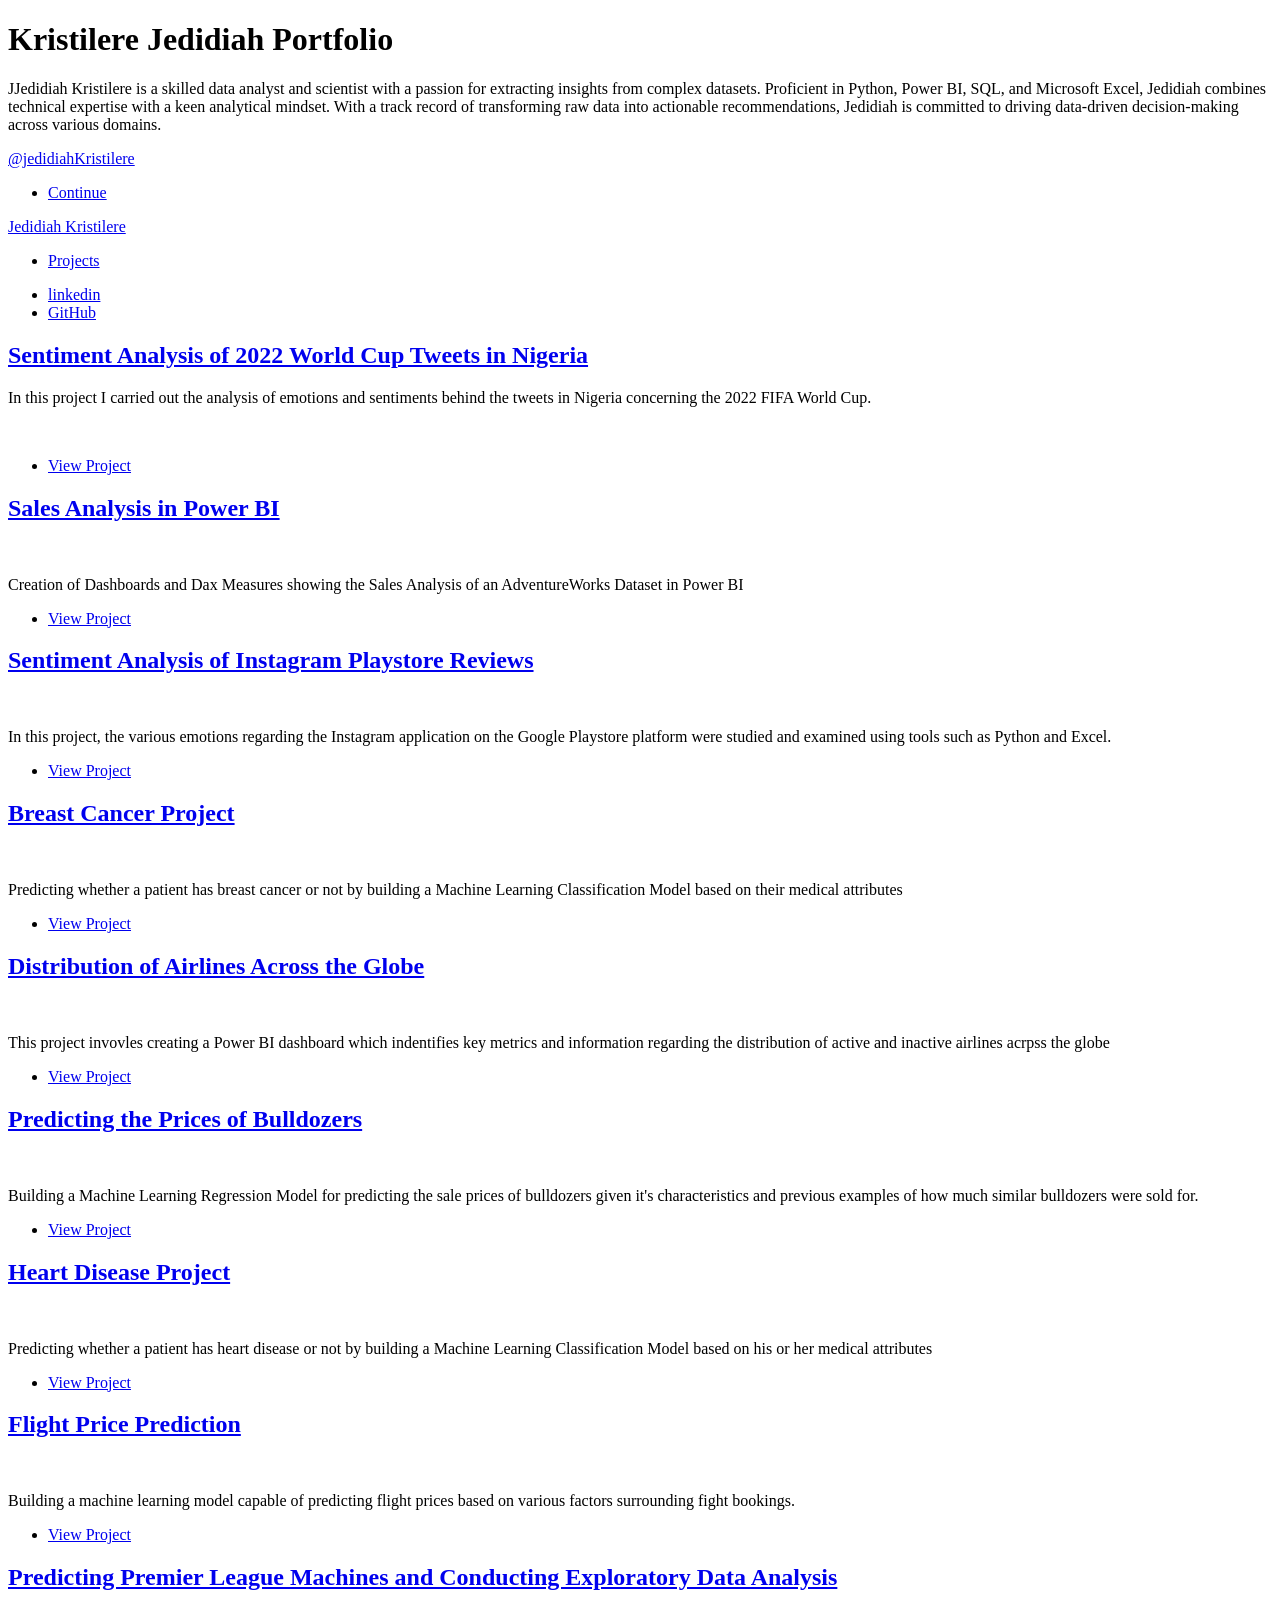
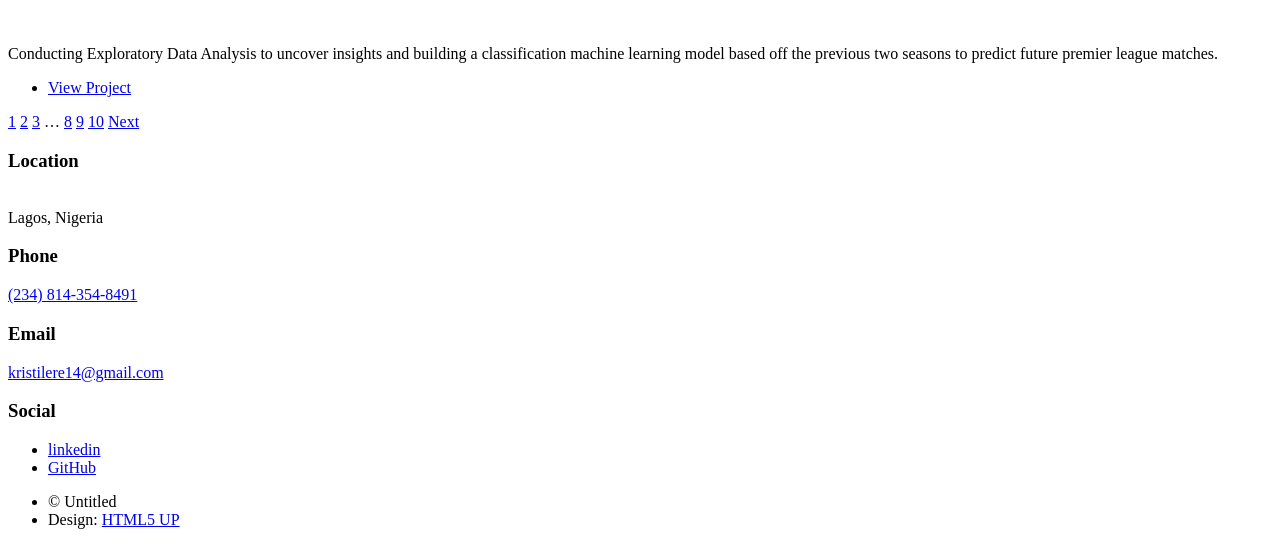
==== index.html @ 5f2e6c8b "Update index.html" ====
<!DOCTYPE HTML>

<html>
	<head>
		<title>Kristilere Jedidiah Portfolio</title>
		<meta charset="utf-8" />
		<meta name="viewport" content="width=device-width, initial-scale=1, user-scalable=no" />
		<link rel="stylesheet" href="assets/css/main.css" />
		<noscript><link rel="stylesheet" href="assets/css/noscript.css" /></noscript>
	</head>
	<body class="is-preload">

		<!-- Wrapper -->
			<div id="wrapper" class="fade-in">

				<!-- Intro -->
					<div id="intro">
						<h1>Kristilere Jedidiah Portfolio<br />
						</h1> JJedidiah Kristilere is a skilled data analyst and scientist with a passion for extracting insights from complex datasets.
						 	Proficient in Python, Power BI, SQL, and Microsoft Excel, Jedidiah combines technical expertise with a keen analytical mindset. 
							 With a track record of transforming raw data into actionable recommendations, 
							Jedidiah is committed to driving data-driven decision-making across various domains.
						<p> <a href="www.linkedin.com/in/jedidiah-kristilere-cm4407">@jedidiahKristilere</a><a href=""></a><br />
						<a href=""></a></p>
						<ul class="actions">
							<li><a href="#header" class="button icon solid solo fa-arrow-down scrolly">Continue</a></li>
						</ul>
					</div>

				<!-- Header -->
					<header id="header">
						<a href="index.html" class="logo">Jedidiah Kristilere</a>
					</header>

				<!-- Nav -->

					<nav id="nav">
						<ul class="links">
							<li class="active"><a href="index.html">Projects</a></li>

						</ul>
						<ul class="icons">
							<li><a href="https://www.linkedin.com/in/jedidiah-kristilere-cm4407/" class="icon brands alt fa-linkedin"><span class="label">linkedin</span></a></li>
							<li><a href="https://github.com/JKristilere" class="icon brands alt fa-github"><span class="label">GitHub</span></a></li>
						</ul>
					</nav>

				<!-- Main -->
					<div id="main">

						<!-- Featured Post -->
							<article class="post featured">
								<header class="major">
									
									<h2><a href="https://github.com/JKristilere/JKristilere.github.io/tree/Sentiment-Analysis">Sentiment Analysis of 2022 World Cup Tweets in Nigeria<br />
									</a></h2>
									<p>In this project I carried out the analysis of emotions and sentiments behind the tweets in Nigeria concerning the 2022 FIFA World Cup.</p>
								</header>
								<a href="https://github.com/JKristilere/JKristilere.github.io/tree/Sentiment-Analysis" class="image main"><img src="images/Sentiment Analysis.png" alt="" /></a>
								<ul class="actions special">
									<li><a href="https://github.com/JKristilere/JKristilere.github.io/tree/Sentiment-Analysis" class="button large">View Project</a></li>
								</ul>
							</article>

						<!-- Posts -->
							<section class="posts">
								<article>
									<header>
									
										<h2><a href="https://github.com/JKristilere/JKristilere.github.io/tree/Sales-Analysis">Sales Analysis in Power BI<br />
										</a></h2>
									</header>
									<a href="https://github.com/JKristilere/JKristilere.github.io/tree/Sales-Analysis" class="image fit"><img src="images/market-analysis.webp" alt="" /></a>
									<p>Creation of Dashboards and Dax Measures showing the Sales Analysis of an AdventureWorks Dataset in Power BI</p>
									<ul class="actions special">
										<li><a href="https://github.com/JKristilere/JKristilere.github.io/tree/Sales-Analysis" class="button">View Project</a></li>
									</ul>
								</article>


							<article>
								<header>
								
									<h2><a href="https://github.com/JKristilere/JKristilere.github.io/tree/Instagram-Sentiment-Analysis">Sentiment Analysis of Instagram Playstore Reviews<br />
									</a></h2>
								</header>
								<a href="https://github.com/JKristilere/JKristilere.github.io/tree/Instagram-Sentiment-Analysis" class="image fit"><img src="images/instagram.ppm" alt="" /></a>
								<p>In this project, the various emotions regarding the Instagram application on the Google Playstore platform were studied and examined using tools such as Python and Excel.</p>
								<ul class="actions special">
									<li><a href="https://github.com/JKristilere/JKristilere.github.io/tree/Instagram-Sentiment-Analysis" class="button">View Project</a></li>
								</ul>
							</article>		
						

							<article>
								<header>
								
									<h2><a href="https://github.com/JKristilere/JKristilere.github.io/tree/Breast-Cancer-Project">Breast Cancer Project<br />
									</a></h2>
								</header>
								<a href="https://github.com/JKristilere/JKristilere.github.io/tree/Breast-Cancer-Project" class="image fit"><img src="images/Breast Cancer.jpg" alt="" /></a>
								<p>Predicting whether a patient has breast cancer or not by building a Machine Learning Classification Model based on their medical attributes</p>
								<ul class="actions special">
									<li><a href="https://github.com/JKristilere/JKristilere.github.io/tree/Breast-Cancer-Project" class="button">View Project</a></li>
								</ul>
							</article>	

							<article>
								<header>
								
									<h2><a href="https://github.com/JKristilere/JKristilere.github.io/tree/Global-Airline-Distribution">Distribution of Airlines Across the Globe<br />
									</a></h2>
								</header>
								<a href="https://github.com/JKristilere/JKristilere.github.io/tree/Global-Airline-Distribution" class="image fit"><img src="images/Airline.jpg" alt="" /></a>
								<p>This project invovles creating a Power BI dashboard which indentifies key metrics and information regarding the distribution of active
									and inactive airlines acrpss the globe </p>
								<ul class="actions special">
									<li><a href="https://github.com/JKristilere/JKristilere.github.io/tree/Global-Airline-Distribution" class="button">View Project</a></li>
								</ul>
							</article>	


							<article>
								<header>
								
									<h2><a href="https://github.com/JKristilere/JKristilere.github.io/tree/Bulldozer-Price-Prediction">Predicting the Prices of Bulldozers<br />
									</a></h2>
								</header>
								<a href="https://github.com/JKristilere/JKristilere.github.io/tree/Bulldozer-Price-Prediction" class="image fit"><img src="images/bulldozer.jpg" alt="" /></a>
								<p>Building a Machine Learning Regression Model for predicting the sale prices of bulldozers given it's characteristics and previous examples of how much similar bulldozers were sold for.  </p>
								<ul class="actions special">
									<li><a href="https://github.com/JKristilere/JKristilere.github.io/tree/Bulldozer-Price-Prediction" class="button">View Project</a></li>
								</ul>
							</article>	

								<article>
									<header>
									
										<h2><a href="https://github.com/JKristilere/JKristilere.github.io/tree/Heart-Disease-Project">Heart Disease Project<br />
										</a></h2>
									</header>
									<a href="https://github.com/JKristilere/JKristilere.github.io/tree/Heart-Disease-Project" class="image fit"><img src="images/Heart-Disease.jpeg" alt="" /></a>
									<p>Predicting whether a patient has heart disease or not by building a Machine Learning Classification Model based on his or her medical attributes</p>
									<ul class="actions special">
										<li><a href="https://github.com/JKristilere/JKristilere.github.io/tree/Heart-Disease-Project" class="button">View Project</a></li>
									</ul>
								</article>	
							
							
								<article>
									<header>
									
										<h2><a href="https://github.com/JKristilere/JKristilere.github.io/tree/flight-price-prediction">Flight Price Prediction<br />
										</a></h2>
									</header>
									<a href="https://github.com/JKristilere/JKristilere.github.io/tree/flight-price-prediction" class="image fit"><img src="images/flight-ticket-prices.jpeg" alt="" /></a>
									<p>Building a machine learning model capable of predicting flight prices based on various factors surrounding fight bookings.</p>
									<ul class="actions special">
										<li><a href="https://github.com/JKristilere/JKristilere.github.io/tree/flight-price-prediction" class="button">View Project</a></li>
									</ul>
								</article>	

								<article>
									<header>
									
										<h2><a href="https://github.com/JKristilere/JKristilere.github.io/tree/Football-Match-Prediction">Predicting Premier League Machines and Conducting Exploratory Data Analysis<br />
										</a></h2>
									</header>
									<a href="https://github.com/JKristilere/JKristilere.github.io/tree/Football-Match-Prediction" class="image fit"><img src="images/Football.jpg" alt="" /></a>
									<p>Conducting Exploratory Data Analysis to uncover insights and building a classification machine learning model based off the previous two seasons to predict future premier league matches. </p>
									<ul class="actions special">
										<li><a href="https://github.com/JKristilere/JKristilere.github.io/tree/Football-Match-Prediction" class="button">View Project</a></li>
									</ul>
								</article>
							
							<!-- Posts -->
							<section class="posts">

						<!-- Footer -->
							<footer>
								<div class="pagination">
									<!--<a href="#" class="previous">Prev</a>-->
									<a href="#" class="page active">1</a>
									<a href="#" class="page">2</a>
									<a href="#" class="page">3</a>
									<span class="extra">&hellip;</span>
									<a href="#" class="page">8</a>
									<a href="#" class="page">9</a>
									<a href="#" class="page">10</a>
									<a href="#" class="next">Next</a>
								</div>
							</footer>

					</div>




						<section class="split contact">
							<section class="alt">
								<h3>Location</h3>
								<p><br />
								Lagos, Nigeria</p>
							</section>
							<section>
								<h3>Phone</h3>
								<p><a href="#">(234) 814-354-8491</a></p>
							</section>
							<section>
								<h3>Email</h3>
								<p><a href="#">kristilere14@gmail.com</a></p>
							</section>
							<section>
								<h3>Social</h3>
								<ul class="icons alt">

									<li><a href="https://www.linkedin.com/in/jedidiah-kristilere-cm4407/" class="icon brands alt fa-linkedin"><span class="label">linkedin</span></a></li>
									<li><a href="https://github.com/JKristilere" class="icon brands alt fa-github"><span class="label">GitHub</span></a></li>
								</ul>
							</section>
						</section>
					</footer>

				<!-- Copyright -->
					<div id="copyright">
						<ul><li>&copy; Untitled</li><li>Design: <a href="https://html5up.net">HTML5 UP</a></li></ul>
					</div>

			</div>

		<!-- Scripts -->
			<script src="assets/js/jquery.min.js"></script>
			<script src="assets/js/jquery.scrollex.min.js"></script>
			<script src="assets/js/jquery.scrolly.min.js"></script>
			<script src="assets/js/browser.min.js"></script>
			<script src="assets/js/breakpoints.min.js"></script>
			<script src="assets/js/util.js"></script>
			<script src="assets/js/main.js"></script>

	</body>
</html>
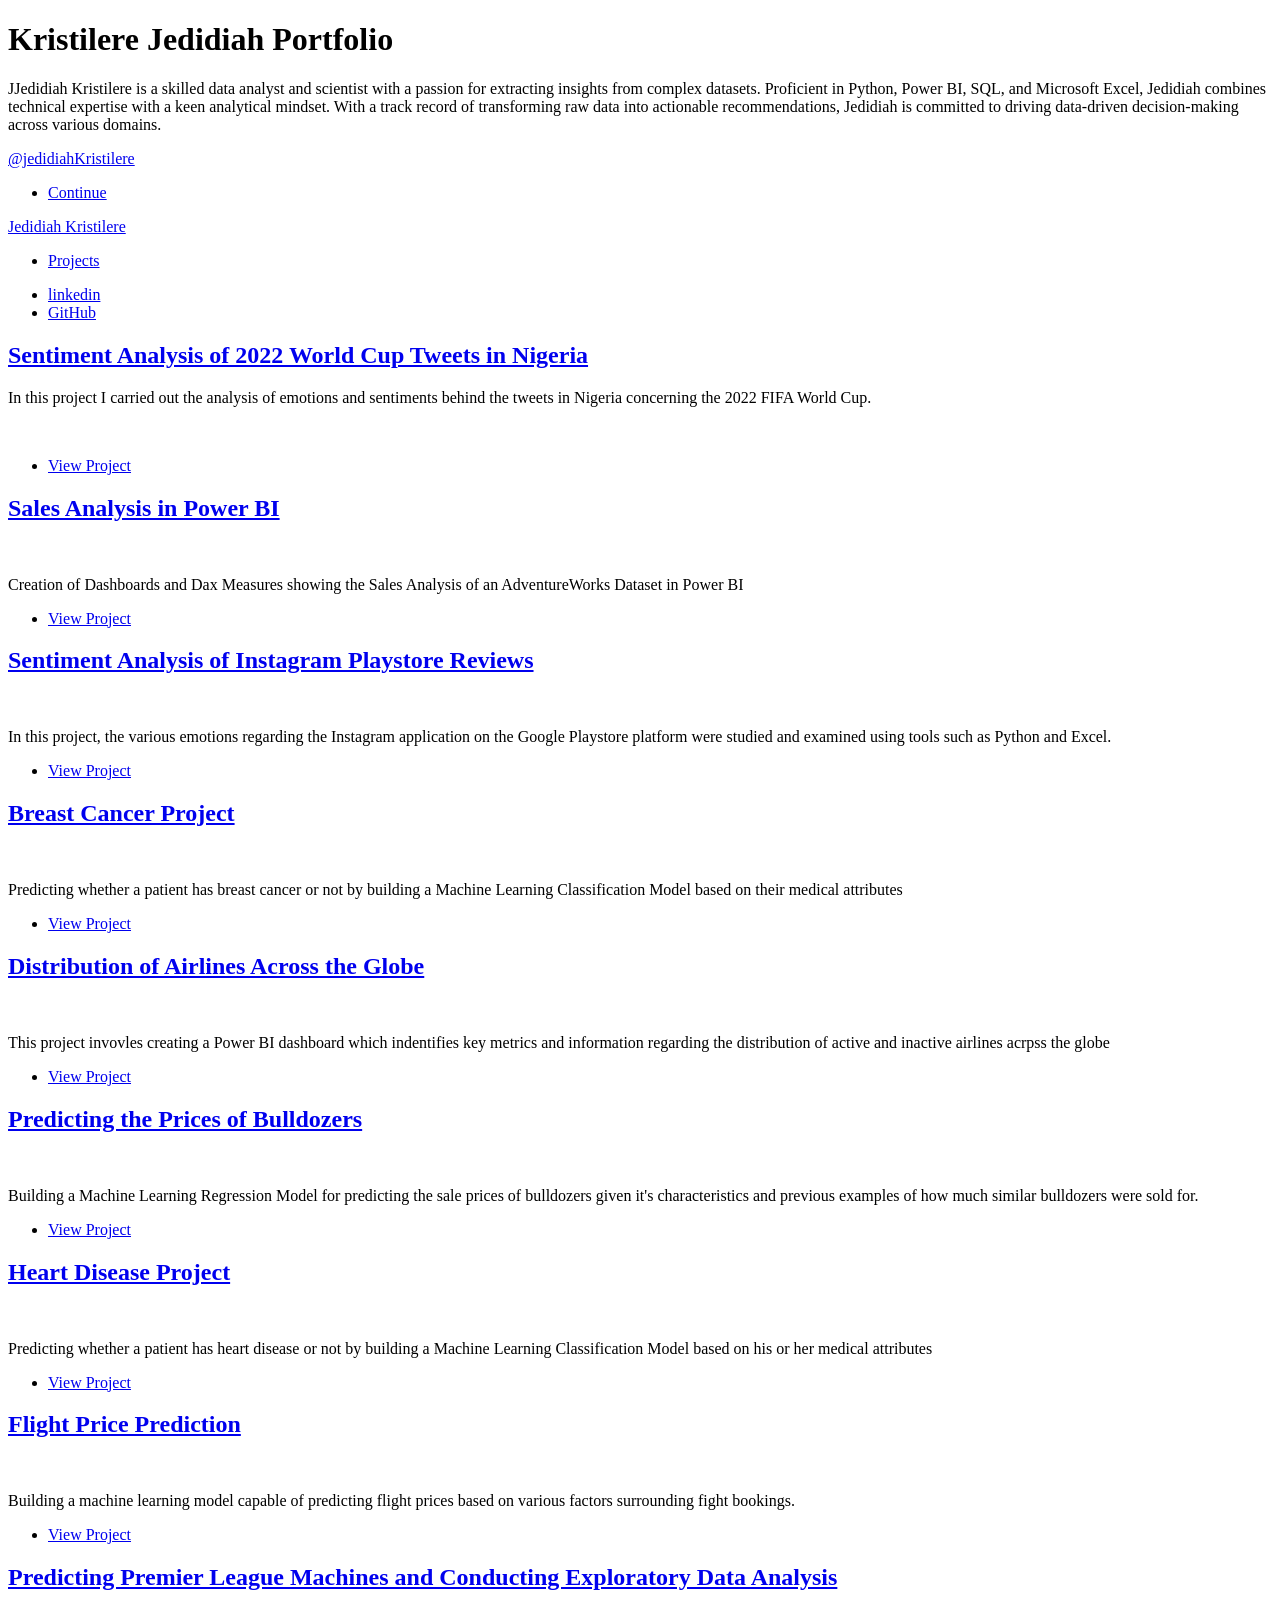
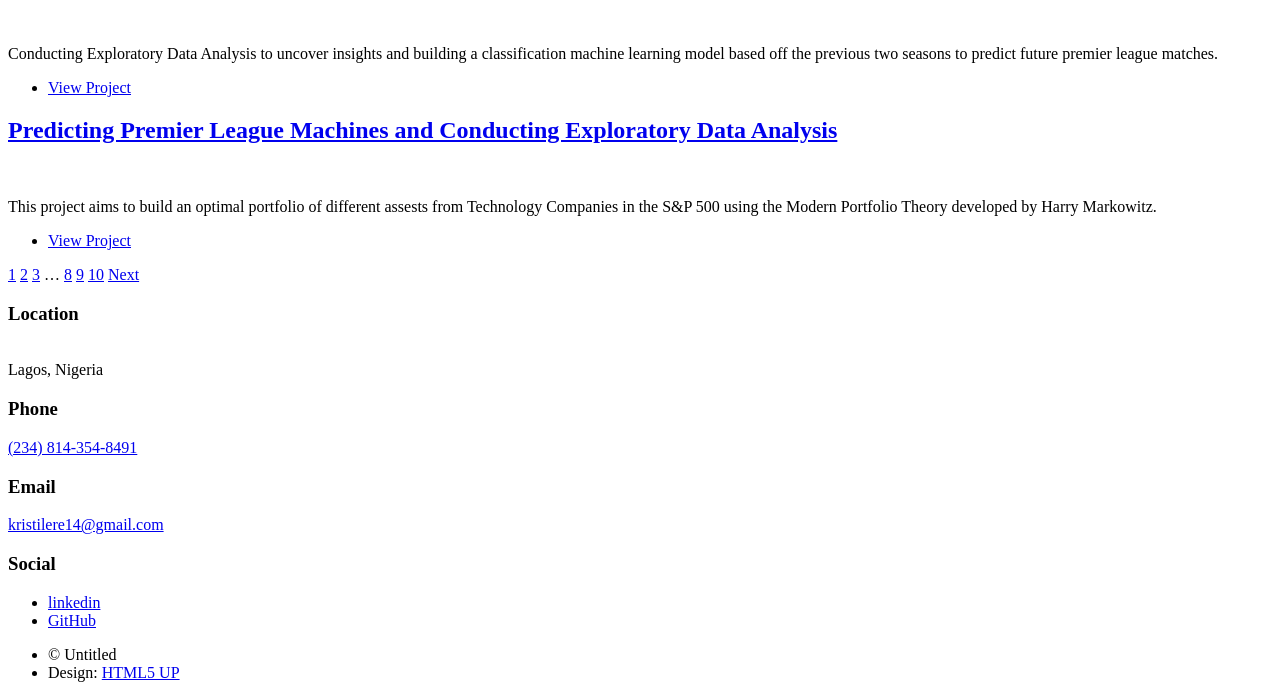
==== commit 49f4b23c: "Update index.html" ====
--- a/index.html
+++ b/index.html
@@ -173,6 +173,21 @@
 									</ul>
 								</article>
 							
+
+								<article>
+									<header>
+									
+										<h2><a href="https://github.com/JKristilere/JKristilere.github.io/tree/Modern-Portfolio-Theory">Predicting Premier League Machines and Conducting Exploratory Data Analysis<br />
+										</a></h2>
+									</header>
+									<a href="https://github.com/JKristilere/JKristilere.github.io/tree/Modern-Portfolio-Theory" class="image fit"><img src="images/MPT.png" alt="" /></a>
+									<p>This project aims to build an optimal portfolio of different assests from Technology Companies in the S&P 500 using the Modern Portfolio Theory developed by Harry Markowitz. </p>
+									<ul class="actions special">
+										<li><a href="https://github.com/JKristilere/JKristilere.github.io/tree/Modern-Portfolio-Theory" class="button">View Project</a></li>
+									</ul>
+								</article>
+
+
 							<!-- Posts -->
 							<section class="posts">
 
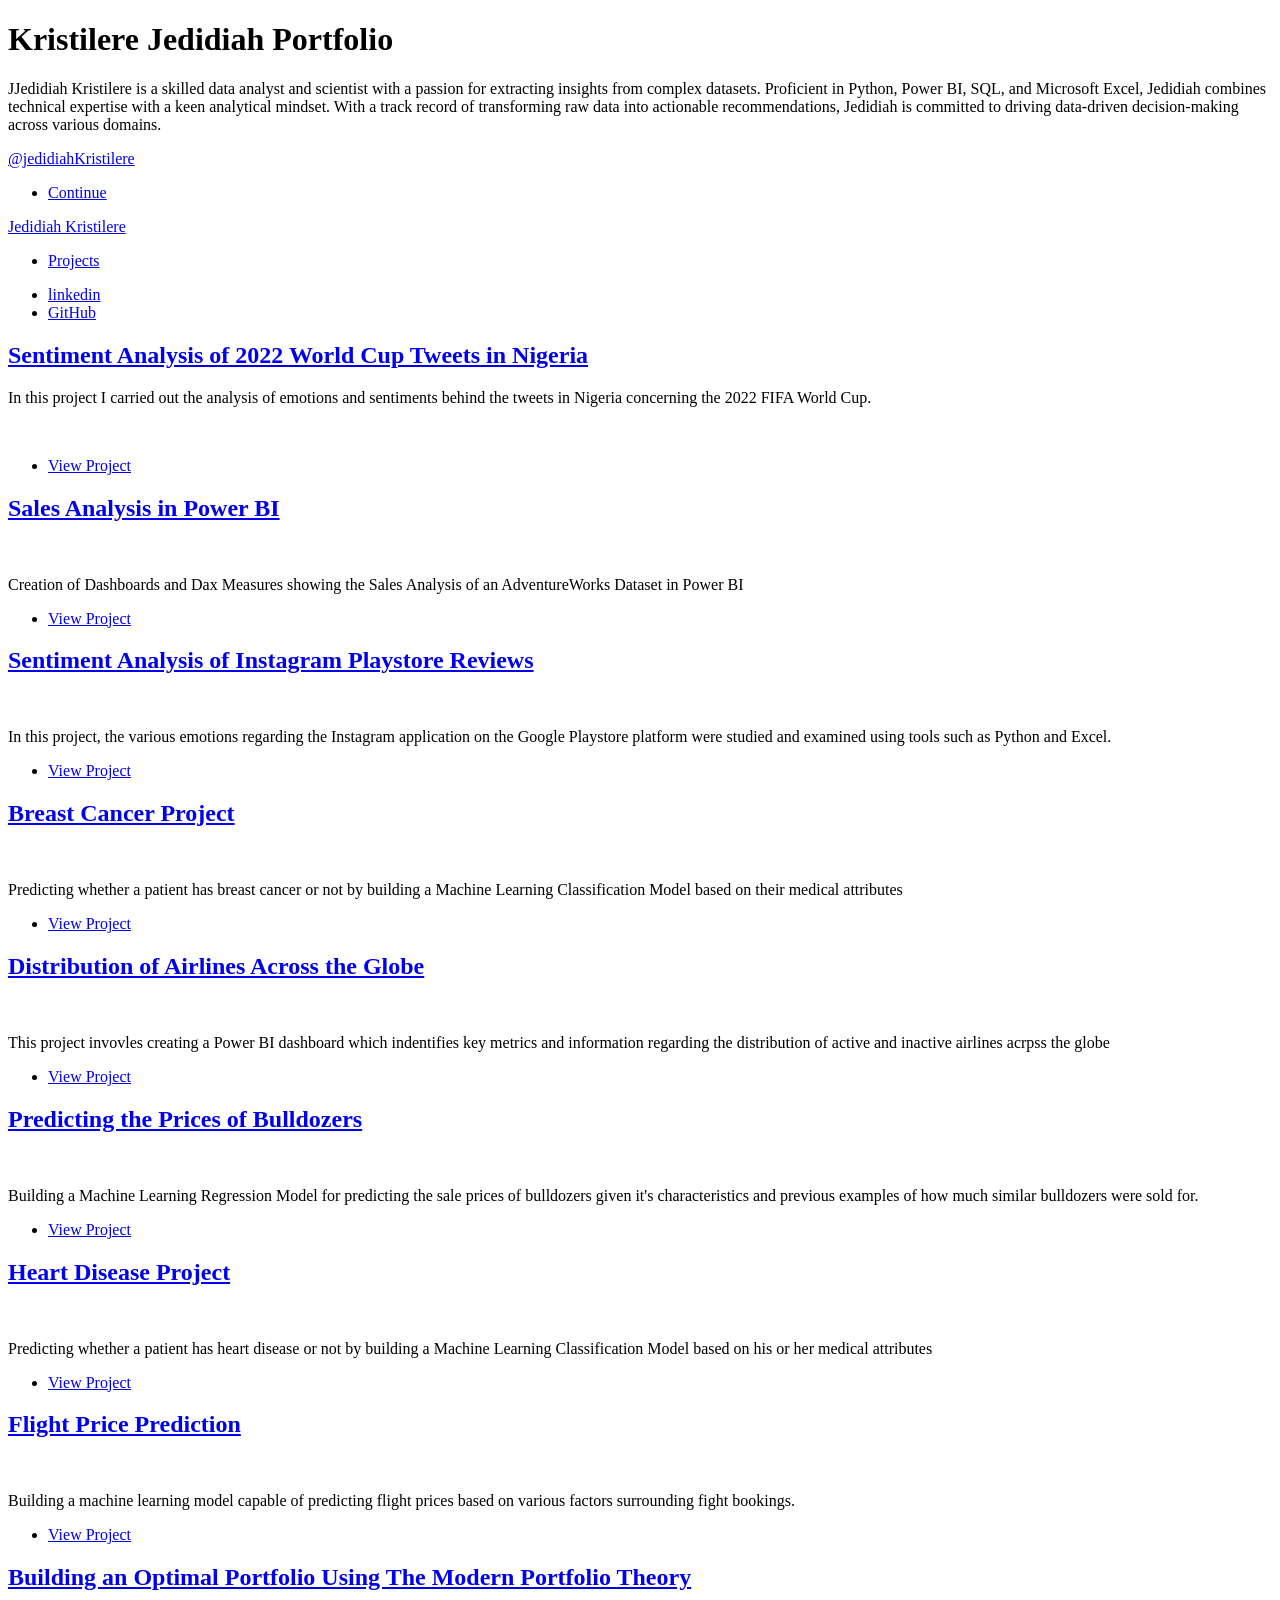
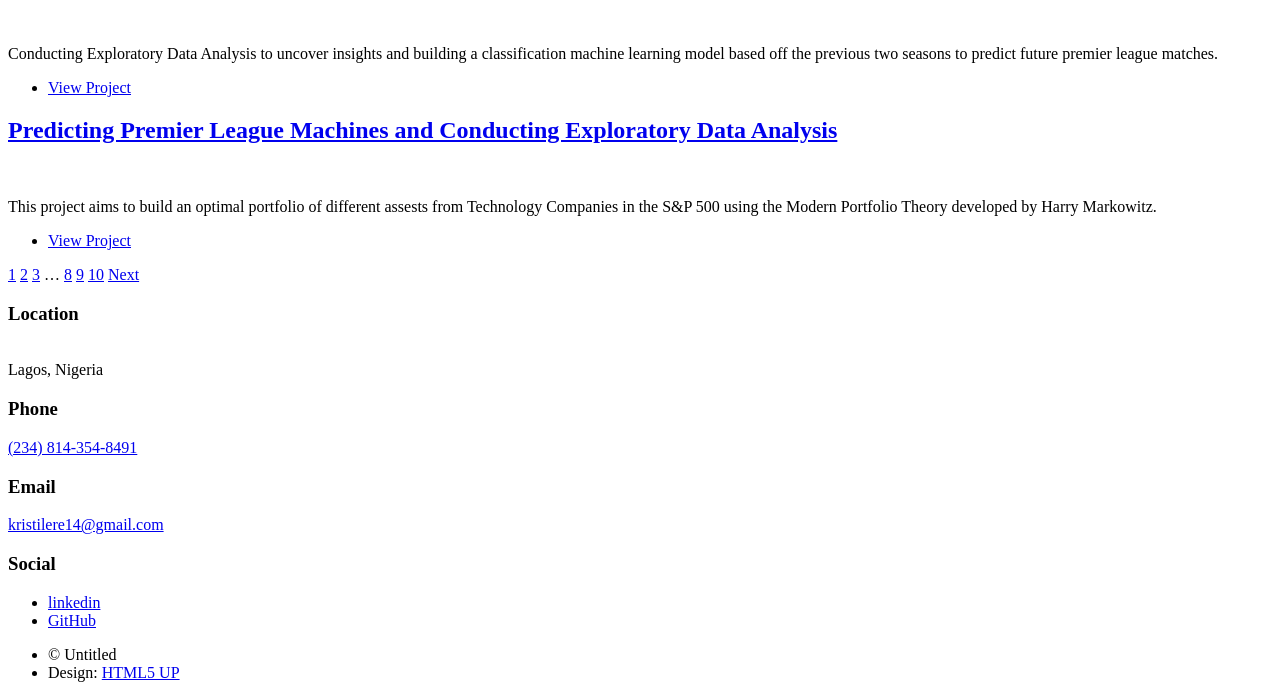
==== commit 9da88e58: "Update index.html" ====
--- a/index.html
+++ b/index.html
@@ -163,7 +163,7 @@
 								<article>
 									<header>
 									
-										<h2><a href="https://github.com/JKristilere/JKristilere.github.io/tree/Football-Match-Prediction">Predicting Premier League Machines and Conducting Exploratory Data Analysis<br />
+										<h2><a href="https://github.com/JKristilere/JKristilere.github.io/tree/Football-Match-Prediction">Building an Optimal Portfolio Using The Modern Portfolio Theory<br />
 										</a></h2>
 									</header>
 									<a href="https://github.com/JKristilere/JKristilere.github.io/tree/Football-Match-Prediction" class="image fit"><img src="images/Football.jpg" alt="" /></a>
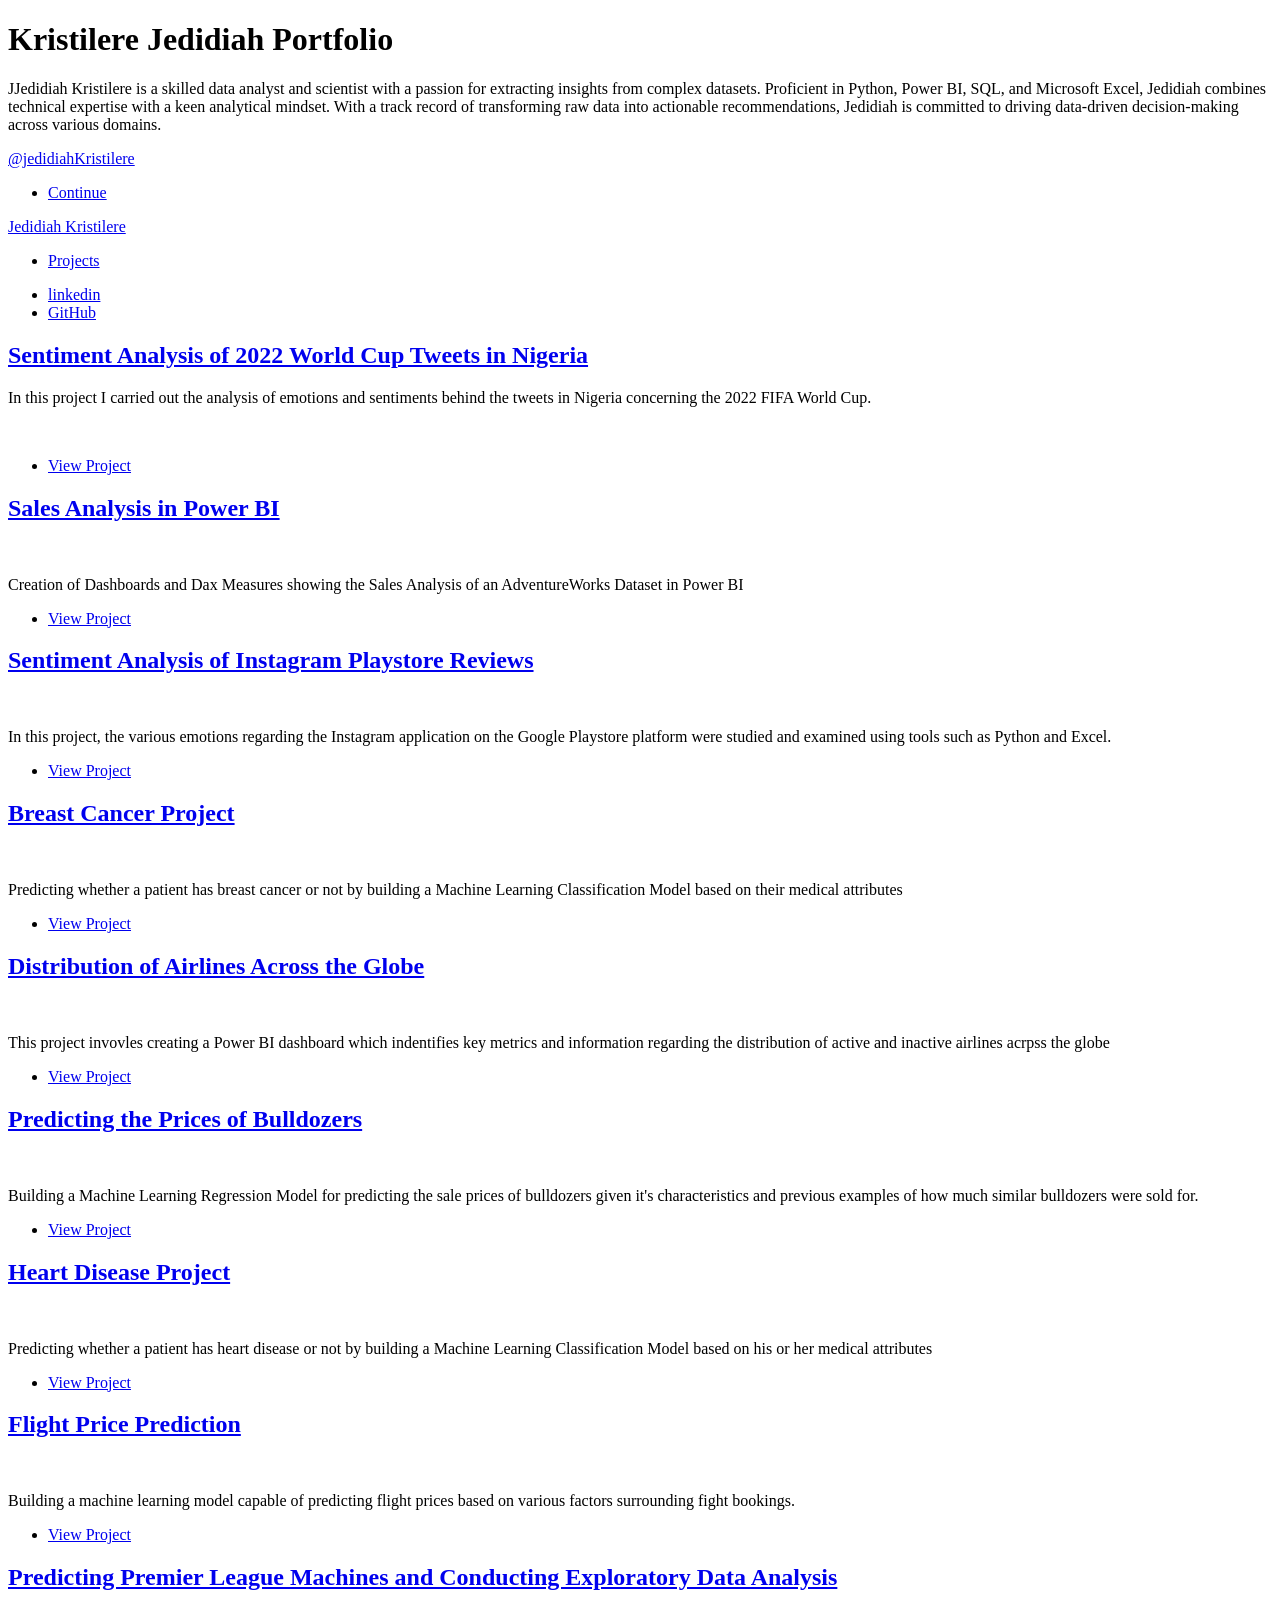
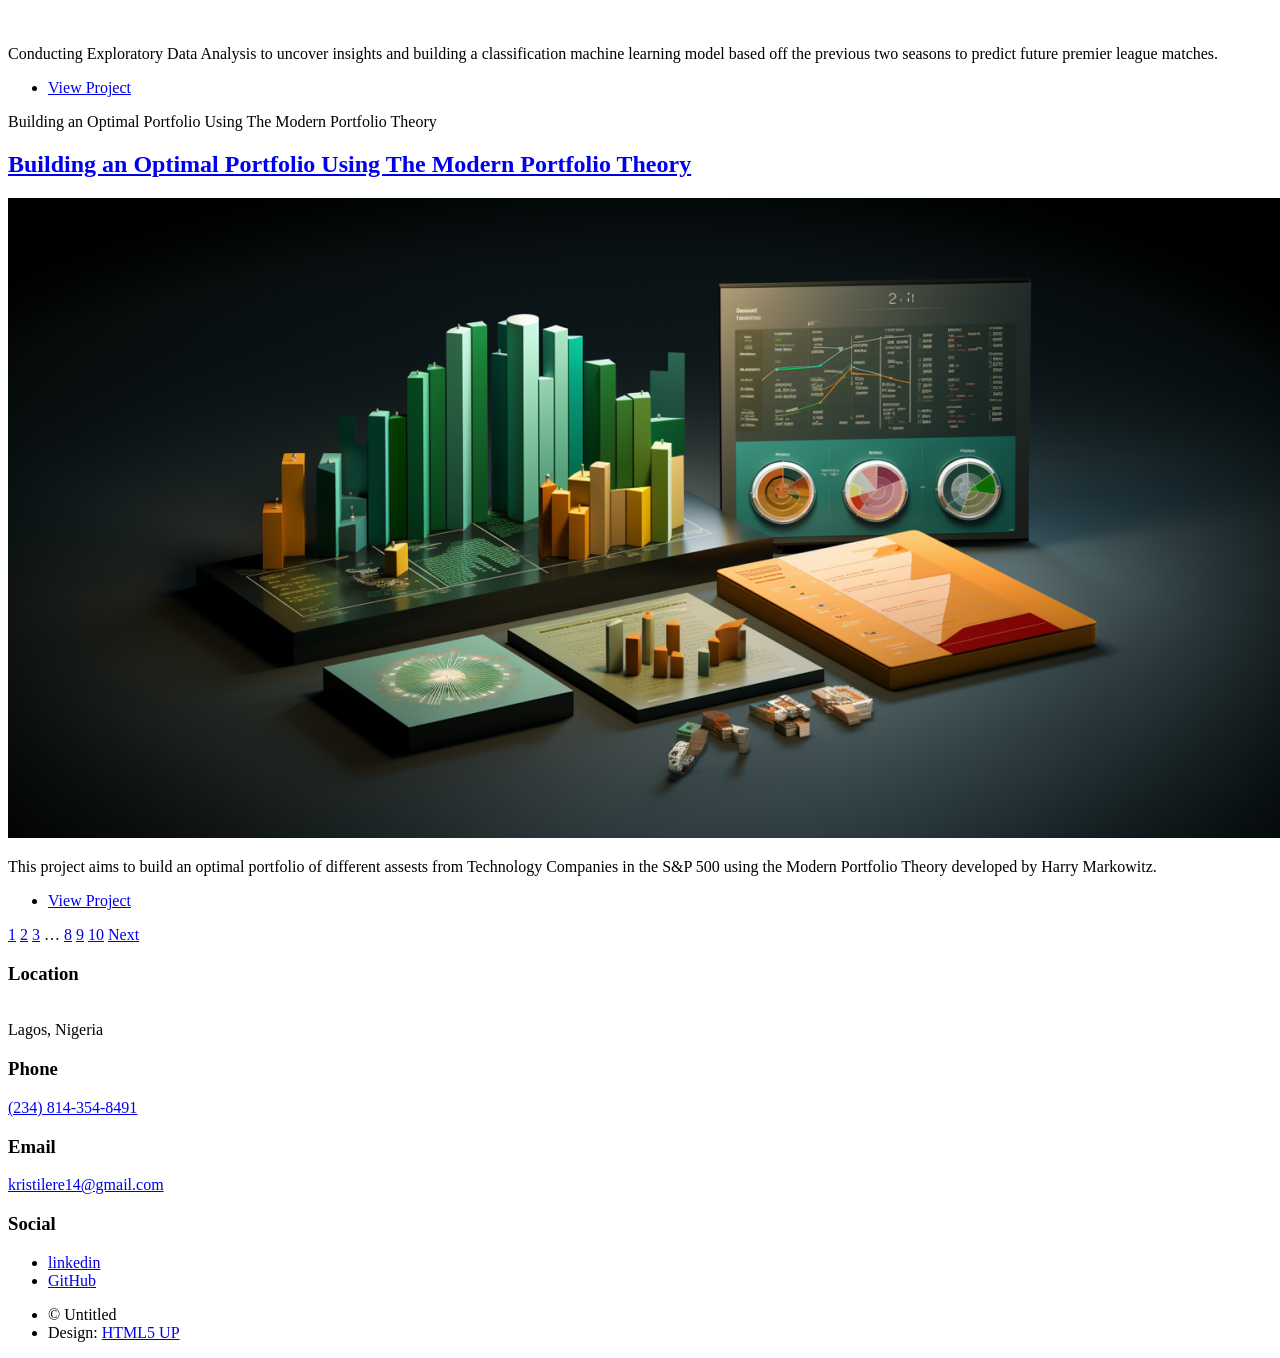
==== commit e0958abf: "Update index.html" ====
--- a/index.html
+++ b/index.html
@@ -163,7 +163,7 @@
 								<article>
 									<header>
 									
-										<h2><a href="https://github.com/JKristilere/JKristilere.github.io/tree/Football-Match-Prediction">Building an Optimal Portfolio Using The Modern Portfolio Theory<br />
+										<h2><a href="https://github.com/JKristilere/JKristilere.github.io/tree/Football-Match-Prediction">Predicting Premier League Machines and Conducting Exploratory Data Analysis<br />
 										</a></h2>
 									</header>
 									<a href="https://github.com/JKristilere/JKristilere.github.io/tree/Football-Match-Prediction" class="image fit"><img src="images/Football.jpg" alt="" /></a>
@@ -171,13 +171,13 @@
 									<ul class="actions special">
 										<li><a href="https://github.com/JKristilere/JKristilere.github.io/tree/Football-Match-Prediction" class="button">View Project</a></li>
 									</ul>
-								</article>
+								</article> Building an Optimal Portfolio Using The Modern Portfolio Theory
 							
 
 								<article>
 									<header>
 									
-										<h2><a href="https://github.com/JKristilere/JKristilere.github.io/tree/Modern-Portfolio-Theory">Predicting Premier League Machines and Conducting Exploratory Data Analysis<br />
+										<h2><a href="https://github.com/JKristilere/JKristilere.github.io/tree/Modern-Portfolio-Theory">Building an Optimal Portfolio Using The Modern Portfolio Theory<br />
 										</a></h2>
 									</header>
 									<a href="https://github.com/JKristilere/JKristilere.github.io/tree/Modern-Portfolio-Theory" class="image fit"><img src="images/MPT.png" alt="" /></a>
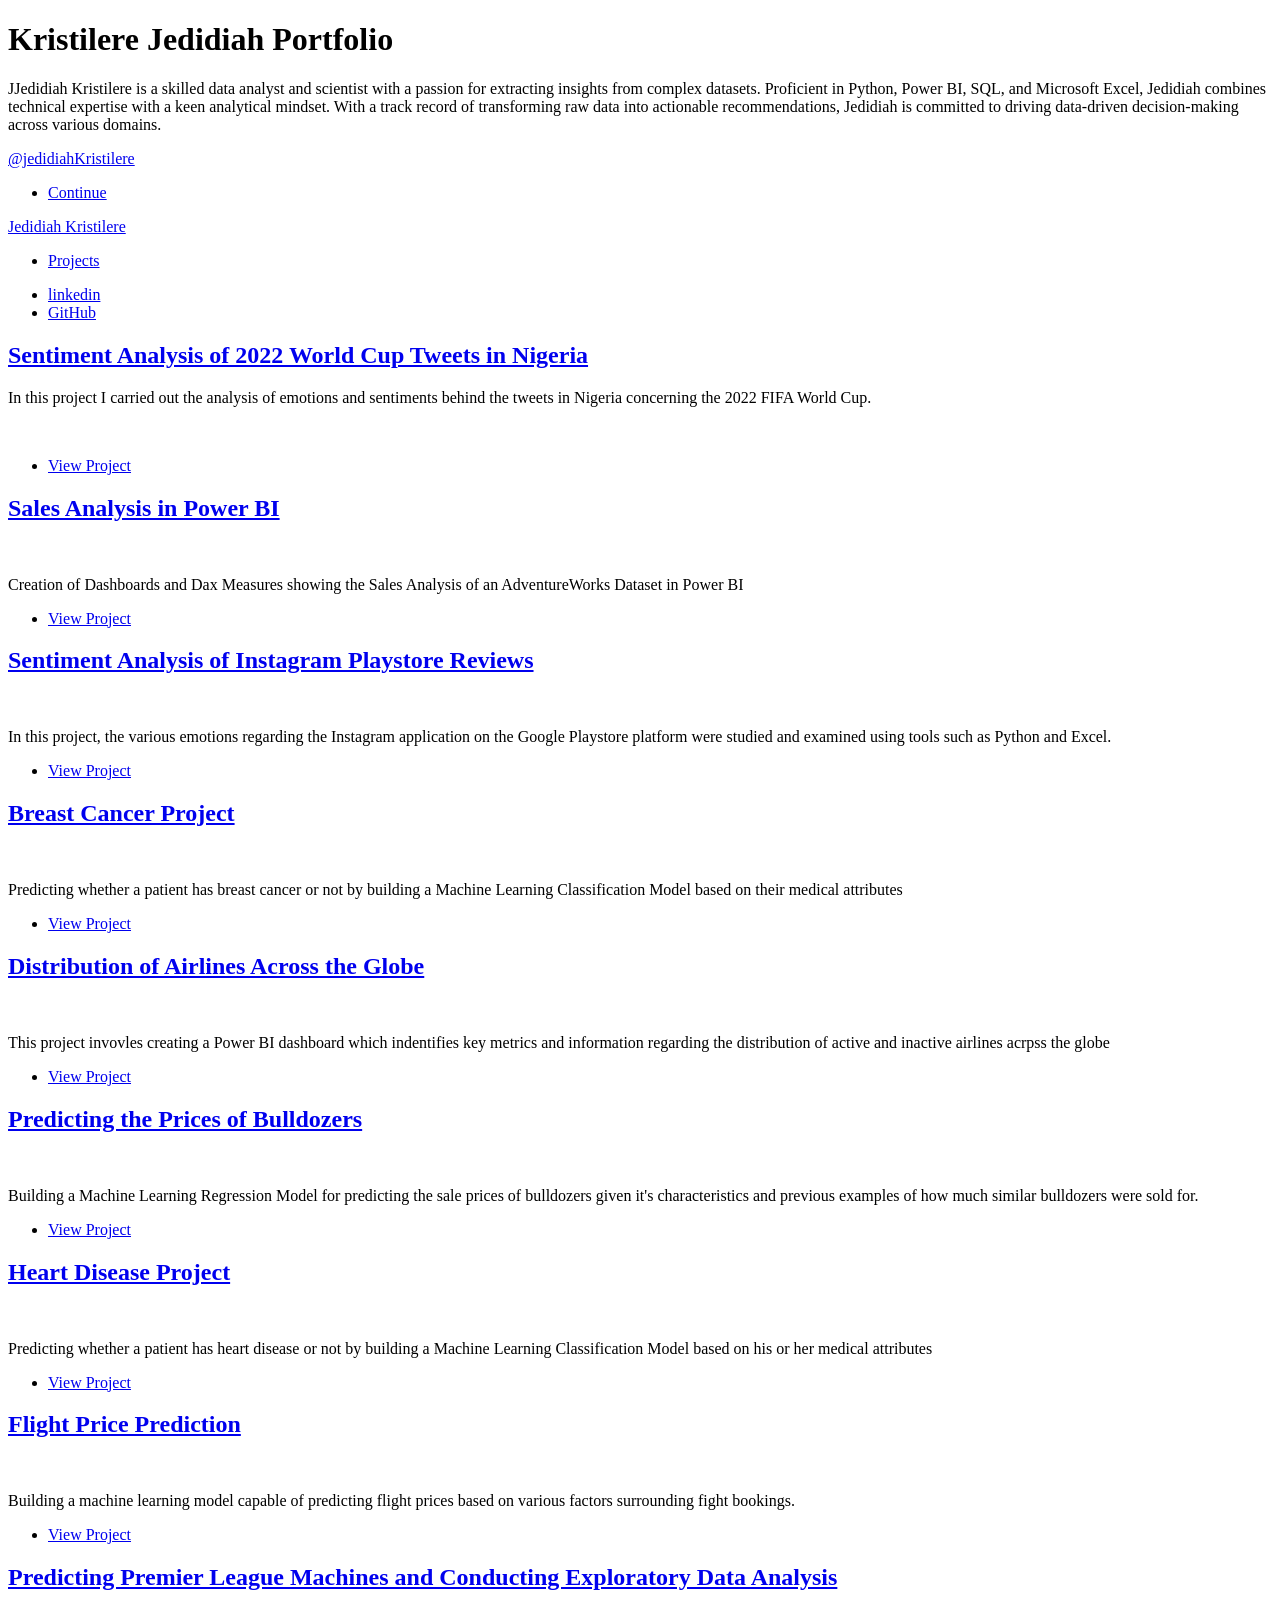
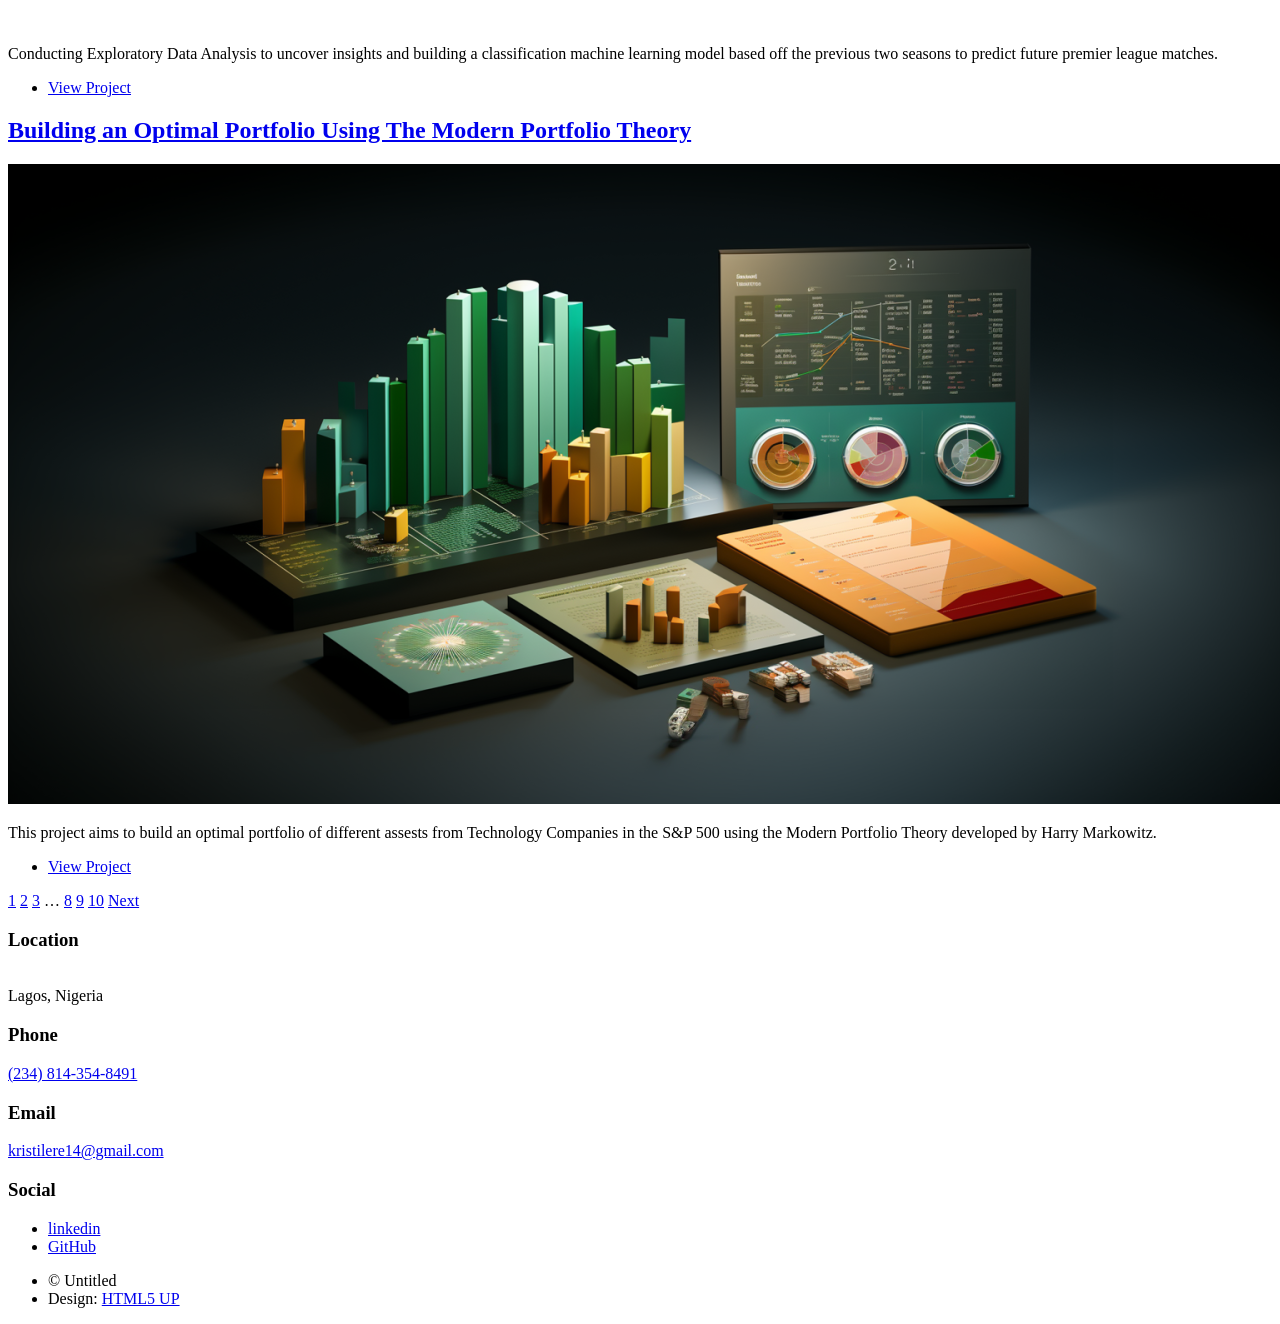
==== commit 967a6e29: "Update index.html" ====
--- a/index.html
+++ b/index.html
@@ -171,7 +171,7 @@
 									<ul class="actions special">
 										<li><a href="https://github.com/JKristilere/JKristilere.github.io/tree/Football-Match-Prediction" class="button">View Project</a></li>
 									</ul>
-								</article> Building an Optimal Portfolio Using The Modern Portfolio Theory
+								</article>
 							
 
 								<article>
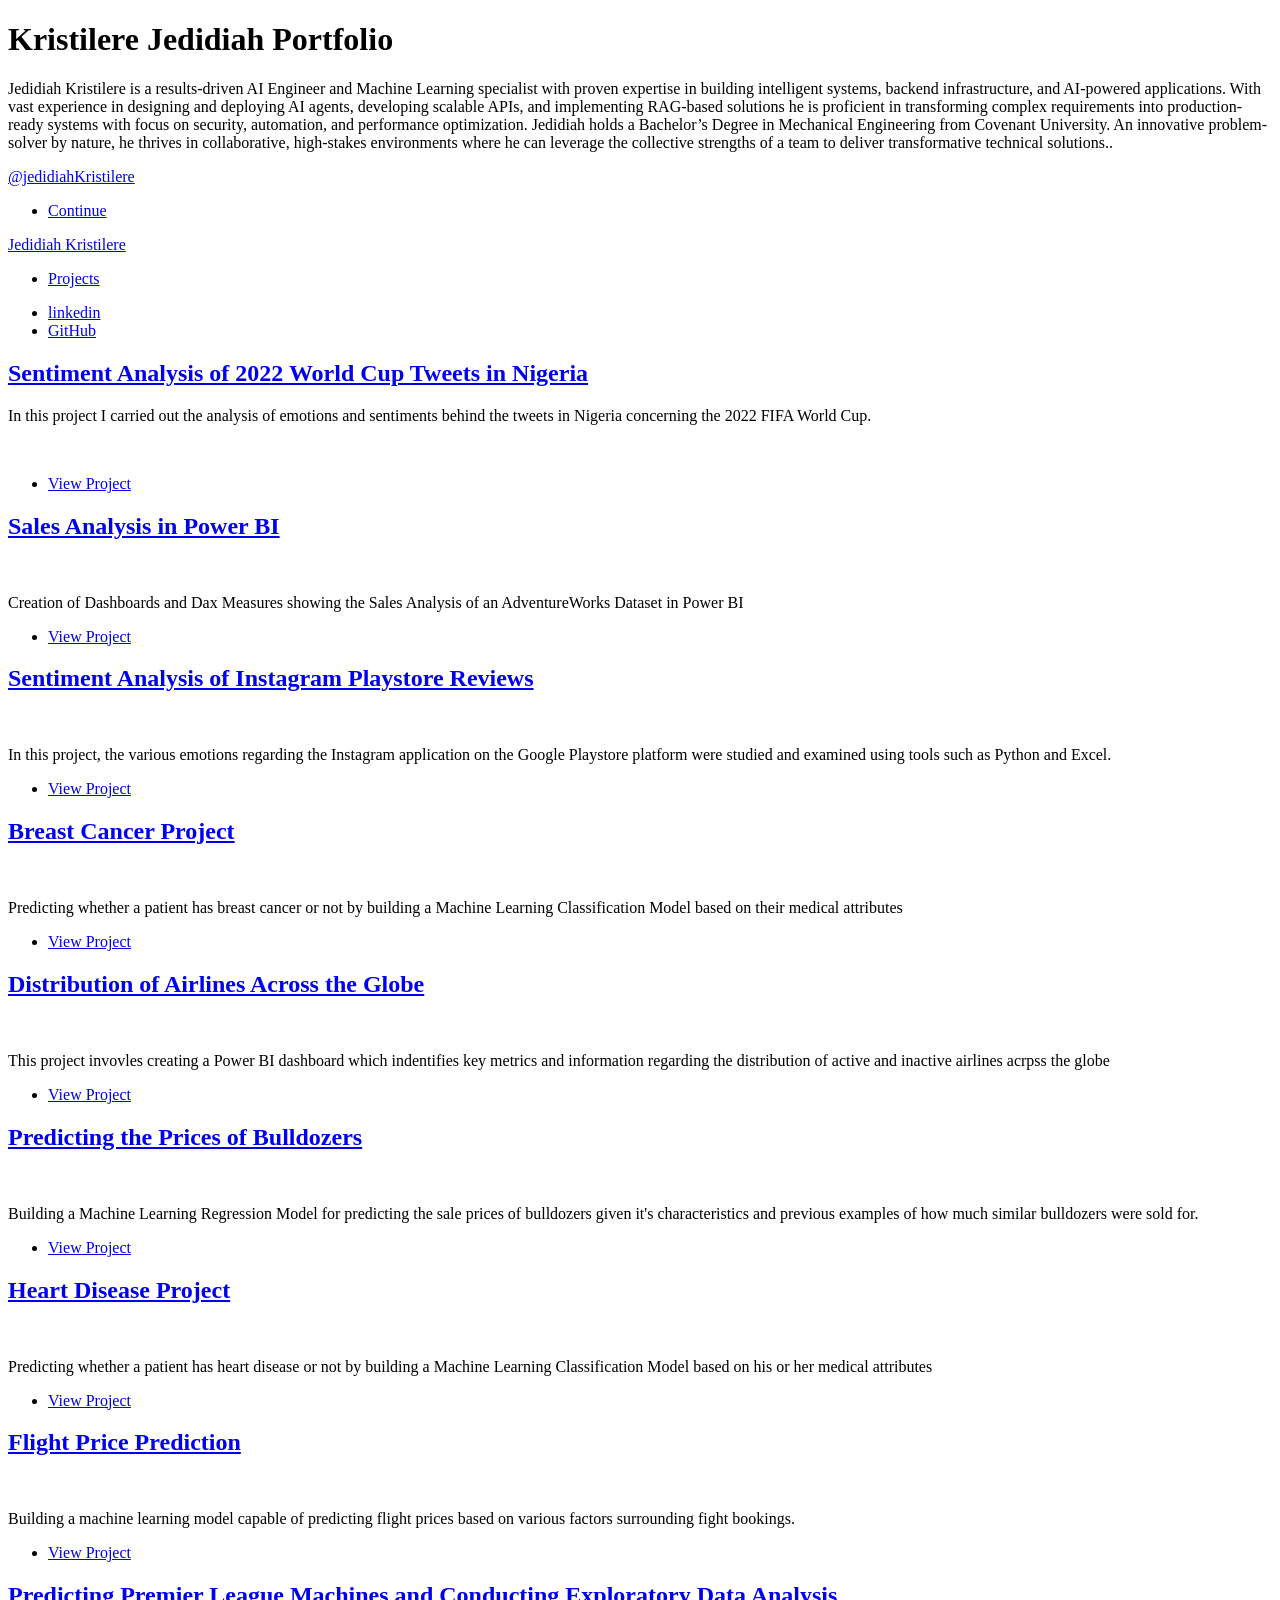
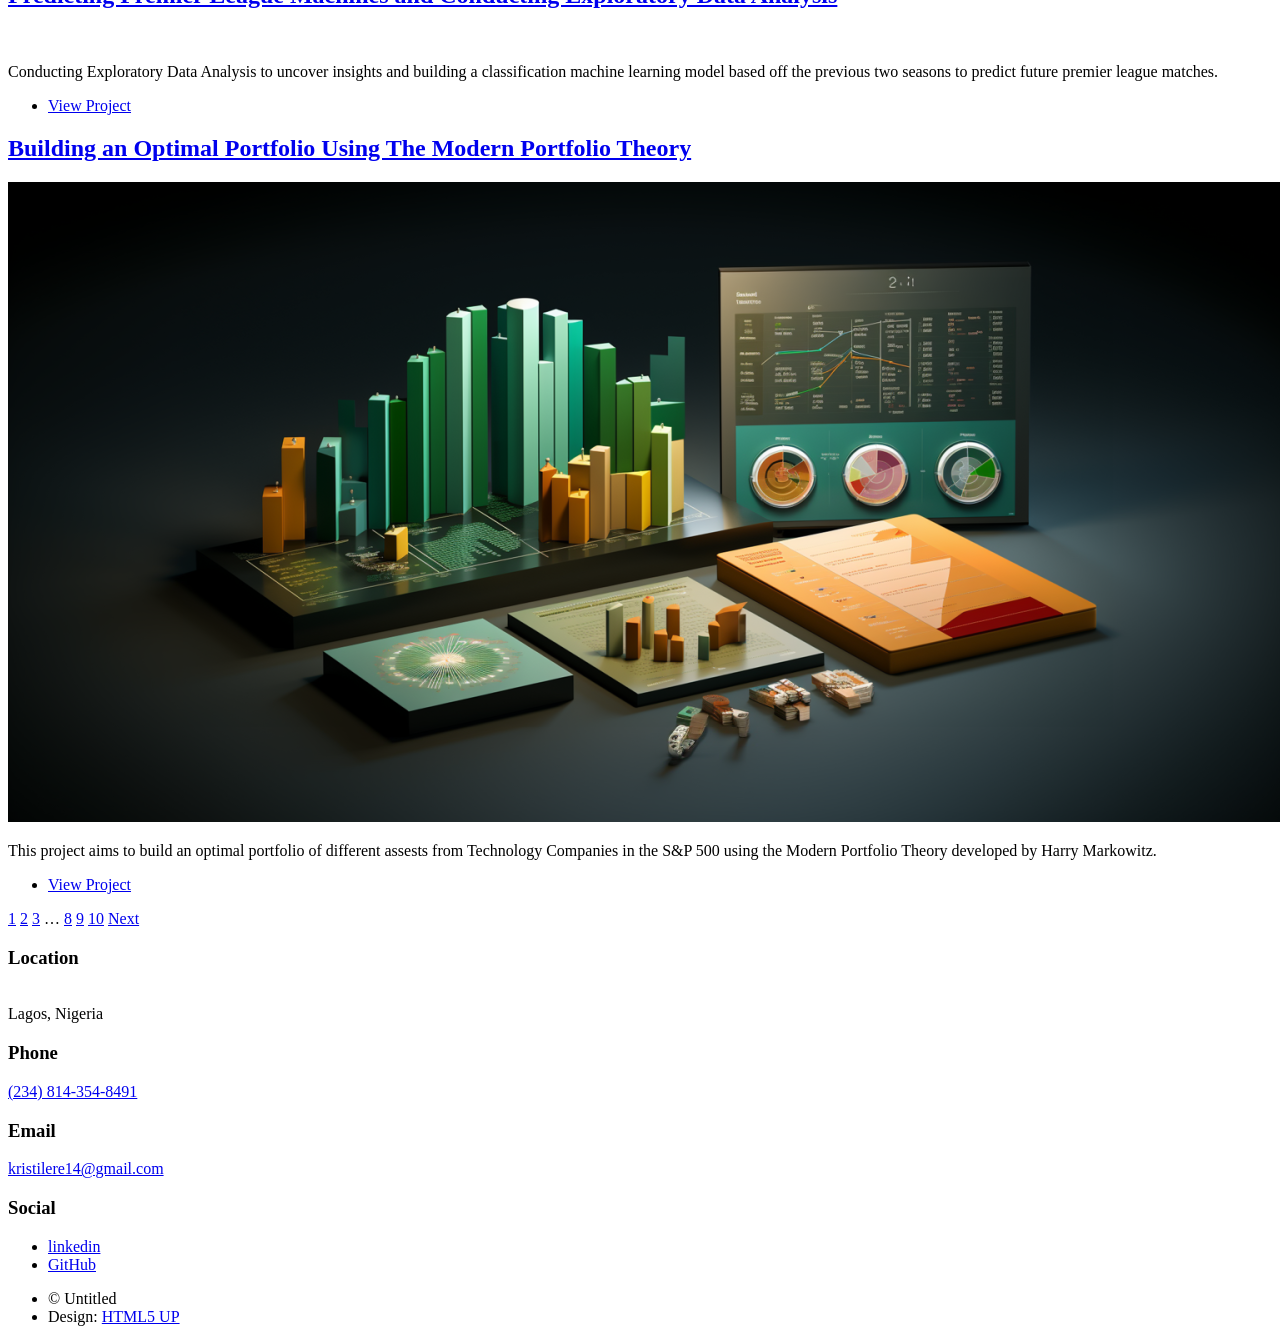
==== commit c6babc38: "Revise portfolio content and project descriptions Updated the portfolio description and added new pr" ====
--- a/index.html
+++ b/index.html
@@ -16,10 +16,8 @@
 				<!-- Intro -->
 					<div id="intro">
 						<h1>Kristilere Jedidiah Portfolio<br />
-						</h1> JJedidiah Kristilere is a skilled data analyst and scientist with a passion for extracting insights from complex datasets.
-						 	Proficient in Python, Power BI, SQL, and Microsoft Excel, Jedidiah combines technical expertise with a keen analytical mindset. 
-							 With a track record of transforming raw data into actionable recommendations, 
-							Jedidiah is committed to driving data-driven decision-making across various domains.
+						</h1> Jedidiah Kristilere is a results-driven AI Engineer and Machine Learning specialist with proven expertise in building intelligent systems, backend infrastructure, and AI-powered applications. With vast experience in designing and deploying AI agents, developing scalable APIs, and implementing RAG-based solutions he is proficient in transforming complex requirements into production-ready systems with focus on security, automation, and performance optimization.
+						Jedidiah holds a Bachelor’s Degree in Mechanical Engineering from Covenant University. An innovative problem-solver by nature, he thrives in collaborative, high-stakes environments where he can leverage the collective strengths of a team to deliver transformative technical solutions..
 						<p> <a href="www.linkedin.com/in/jedidiah-kristilere-cm4407">@jedidiahKristilere</a><a href=""></a><br />
 						<a href=""></a></p>
 						<ul class="actions">
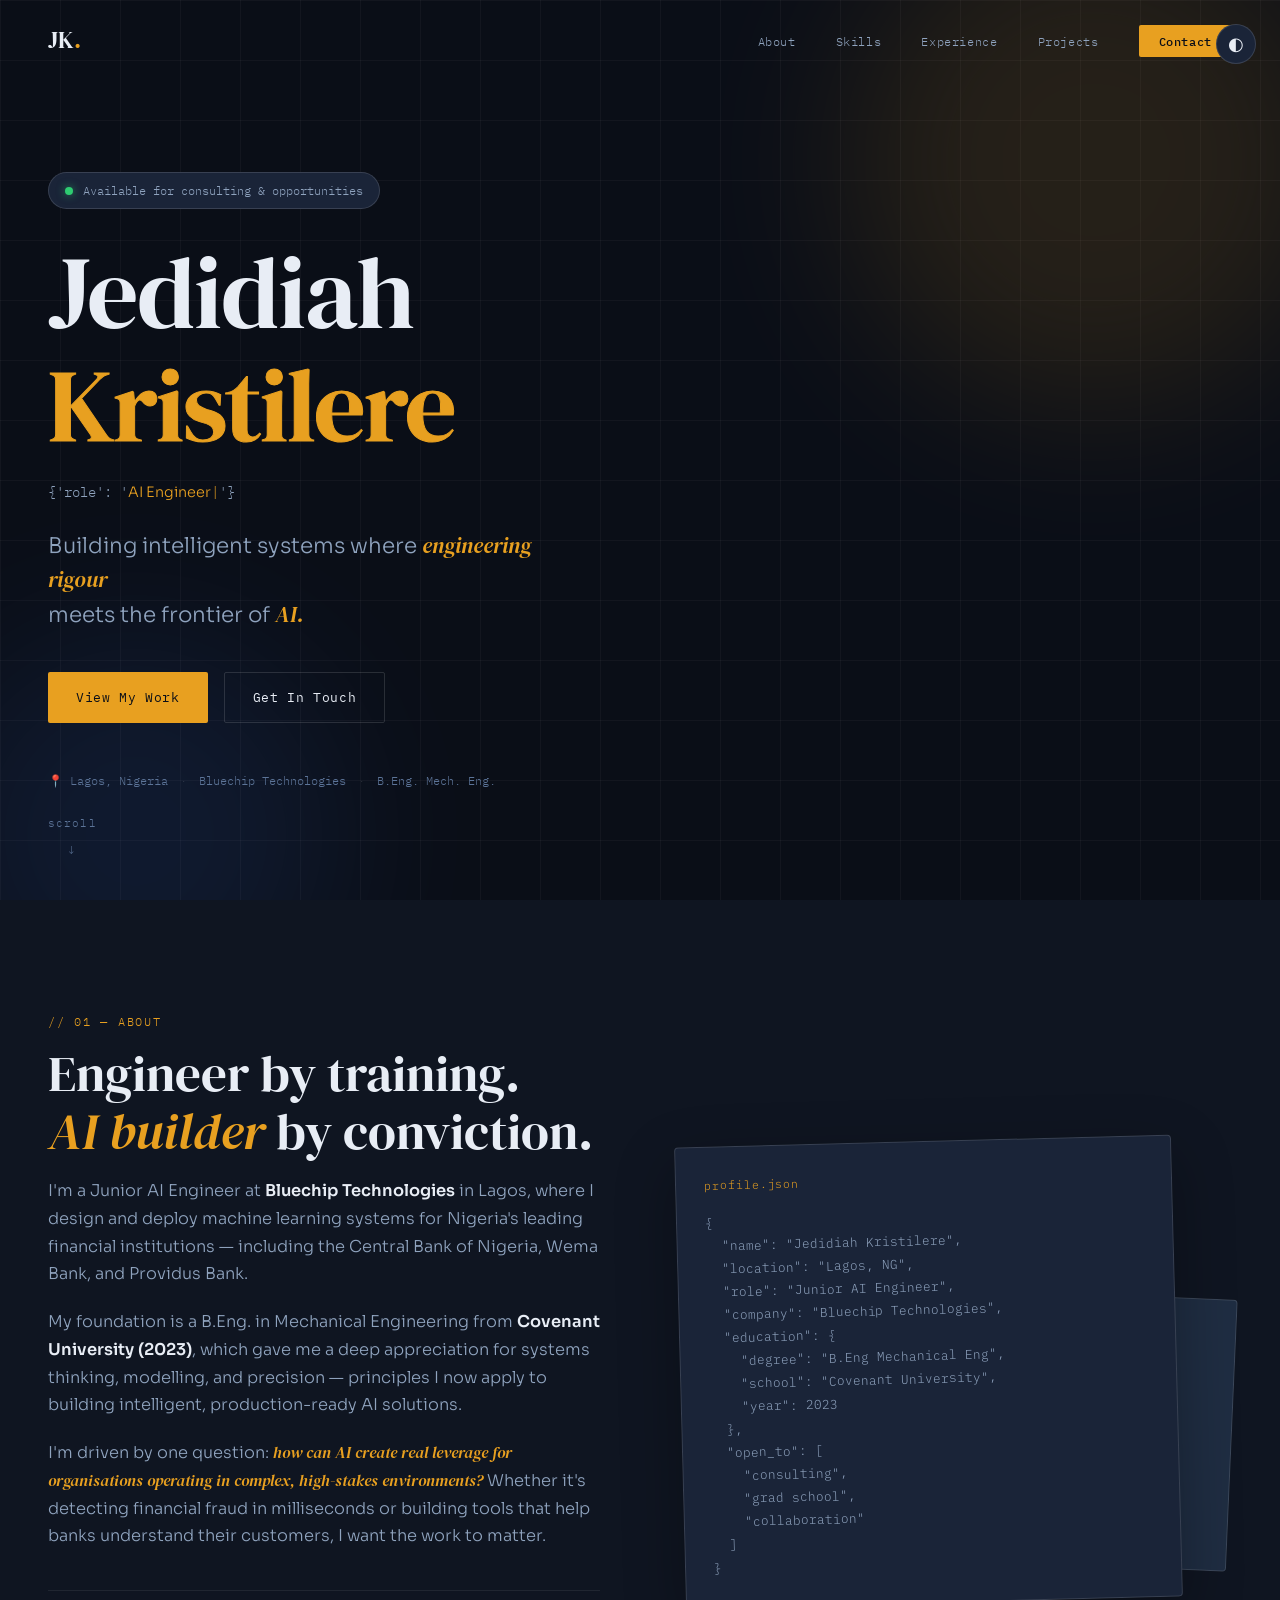
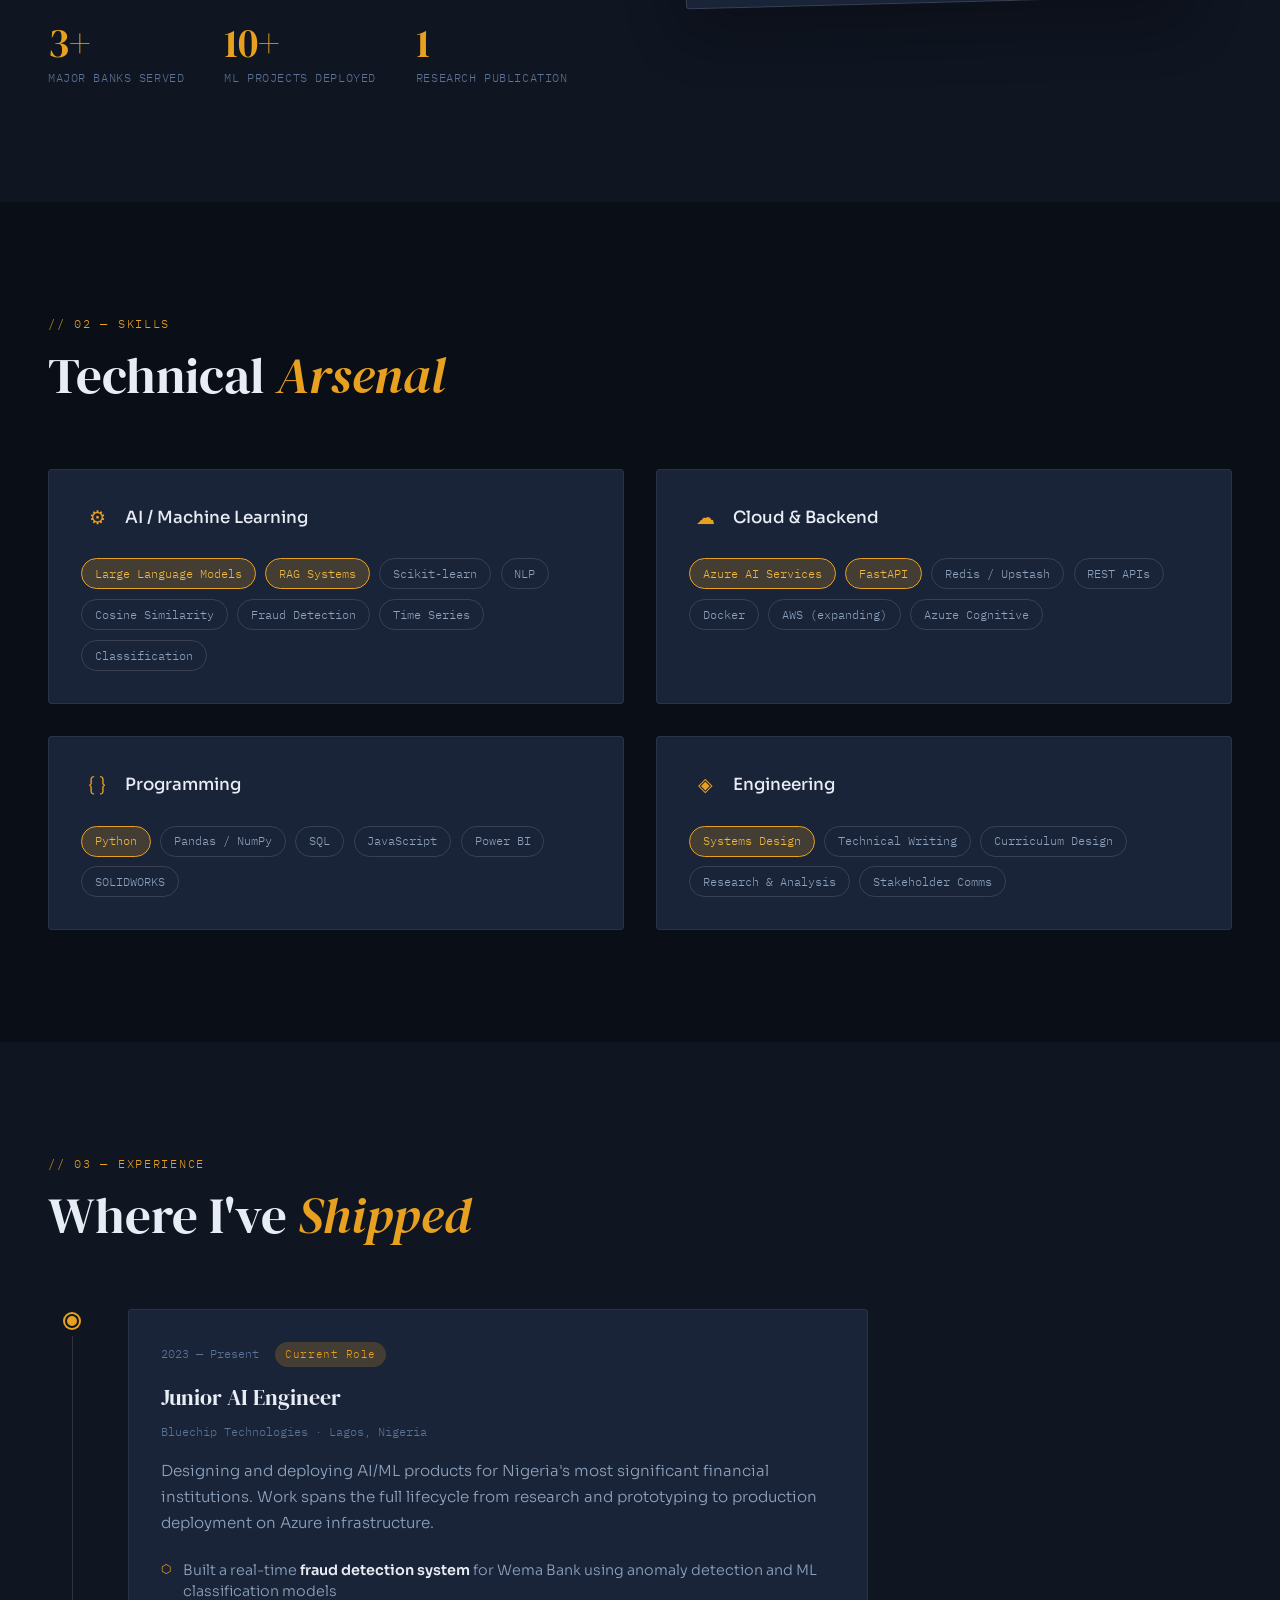
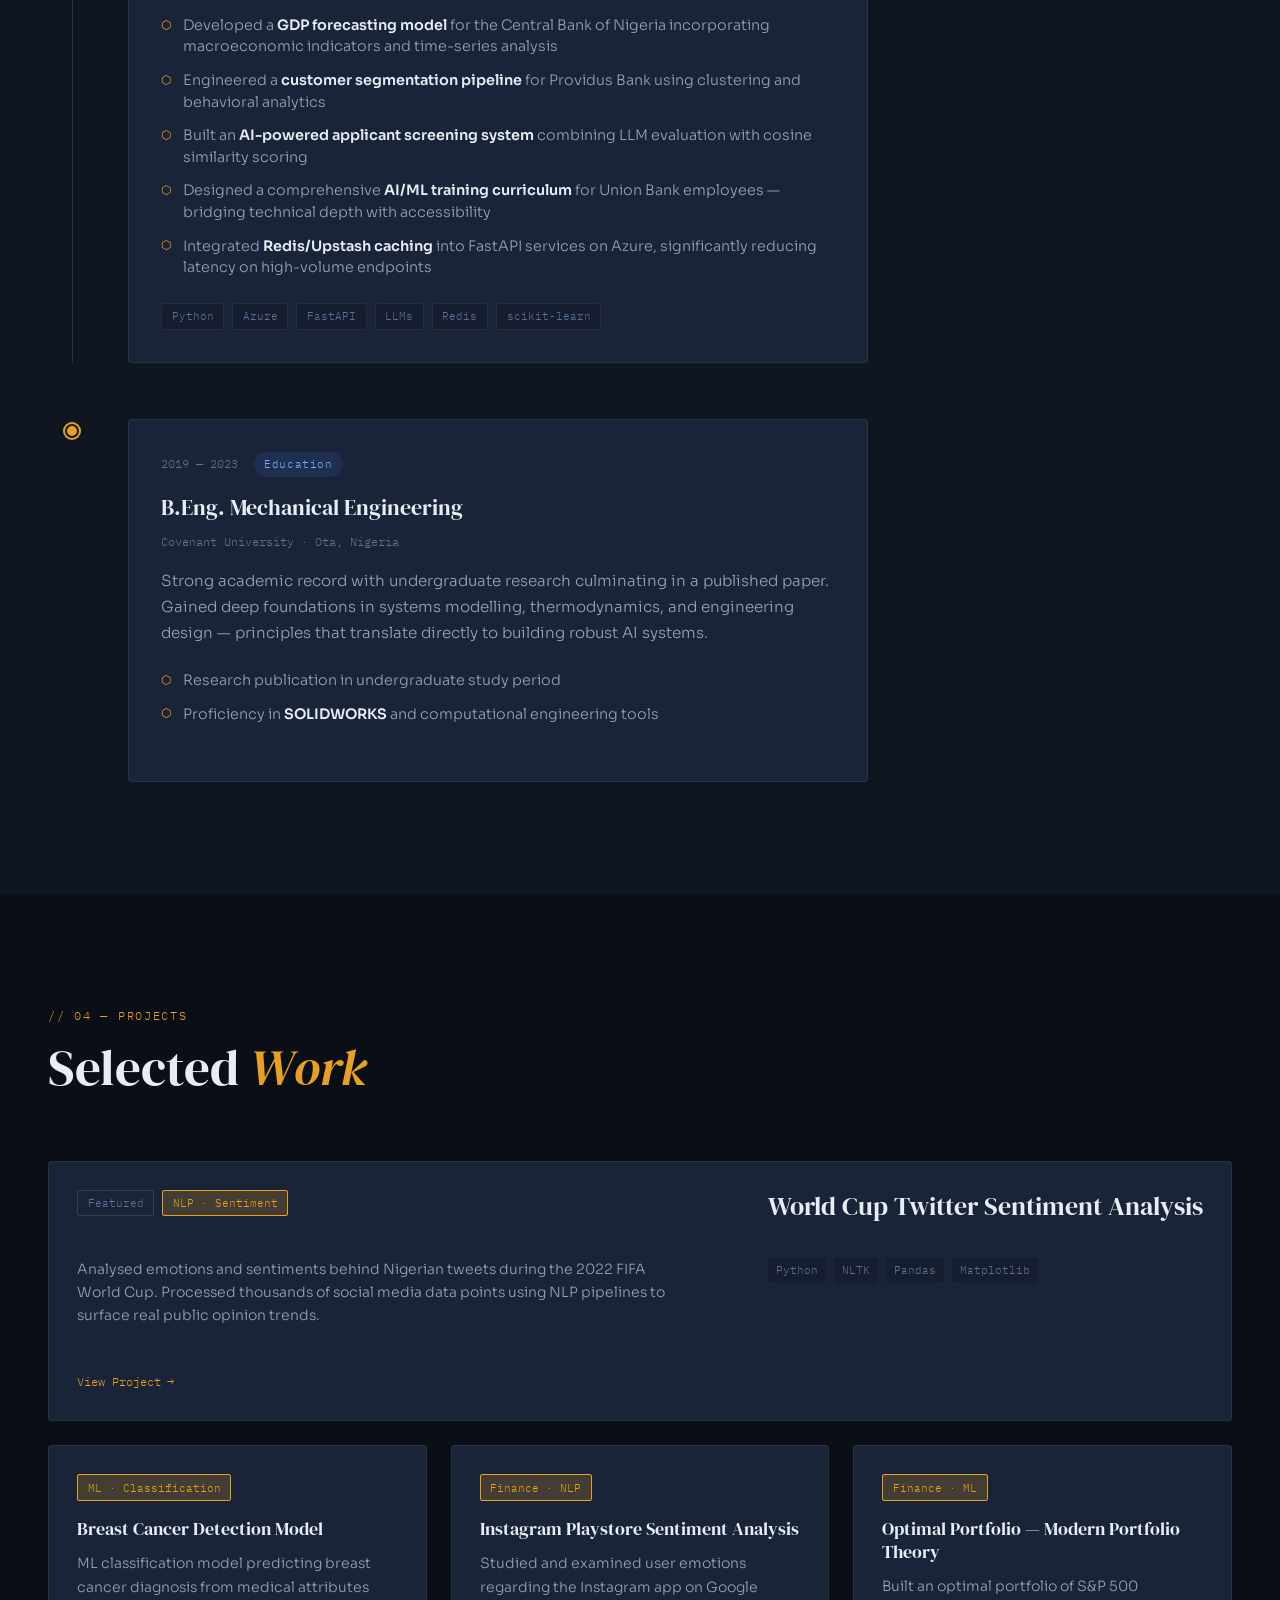
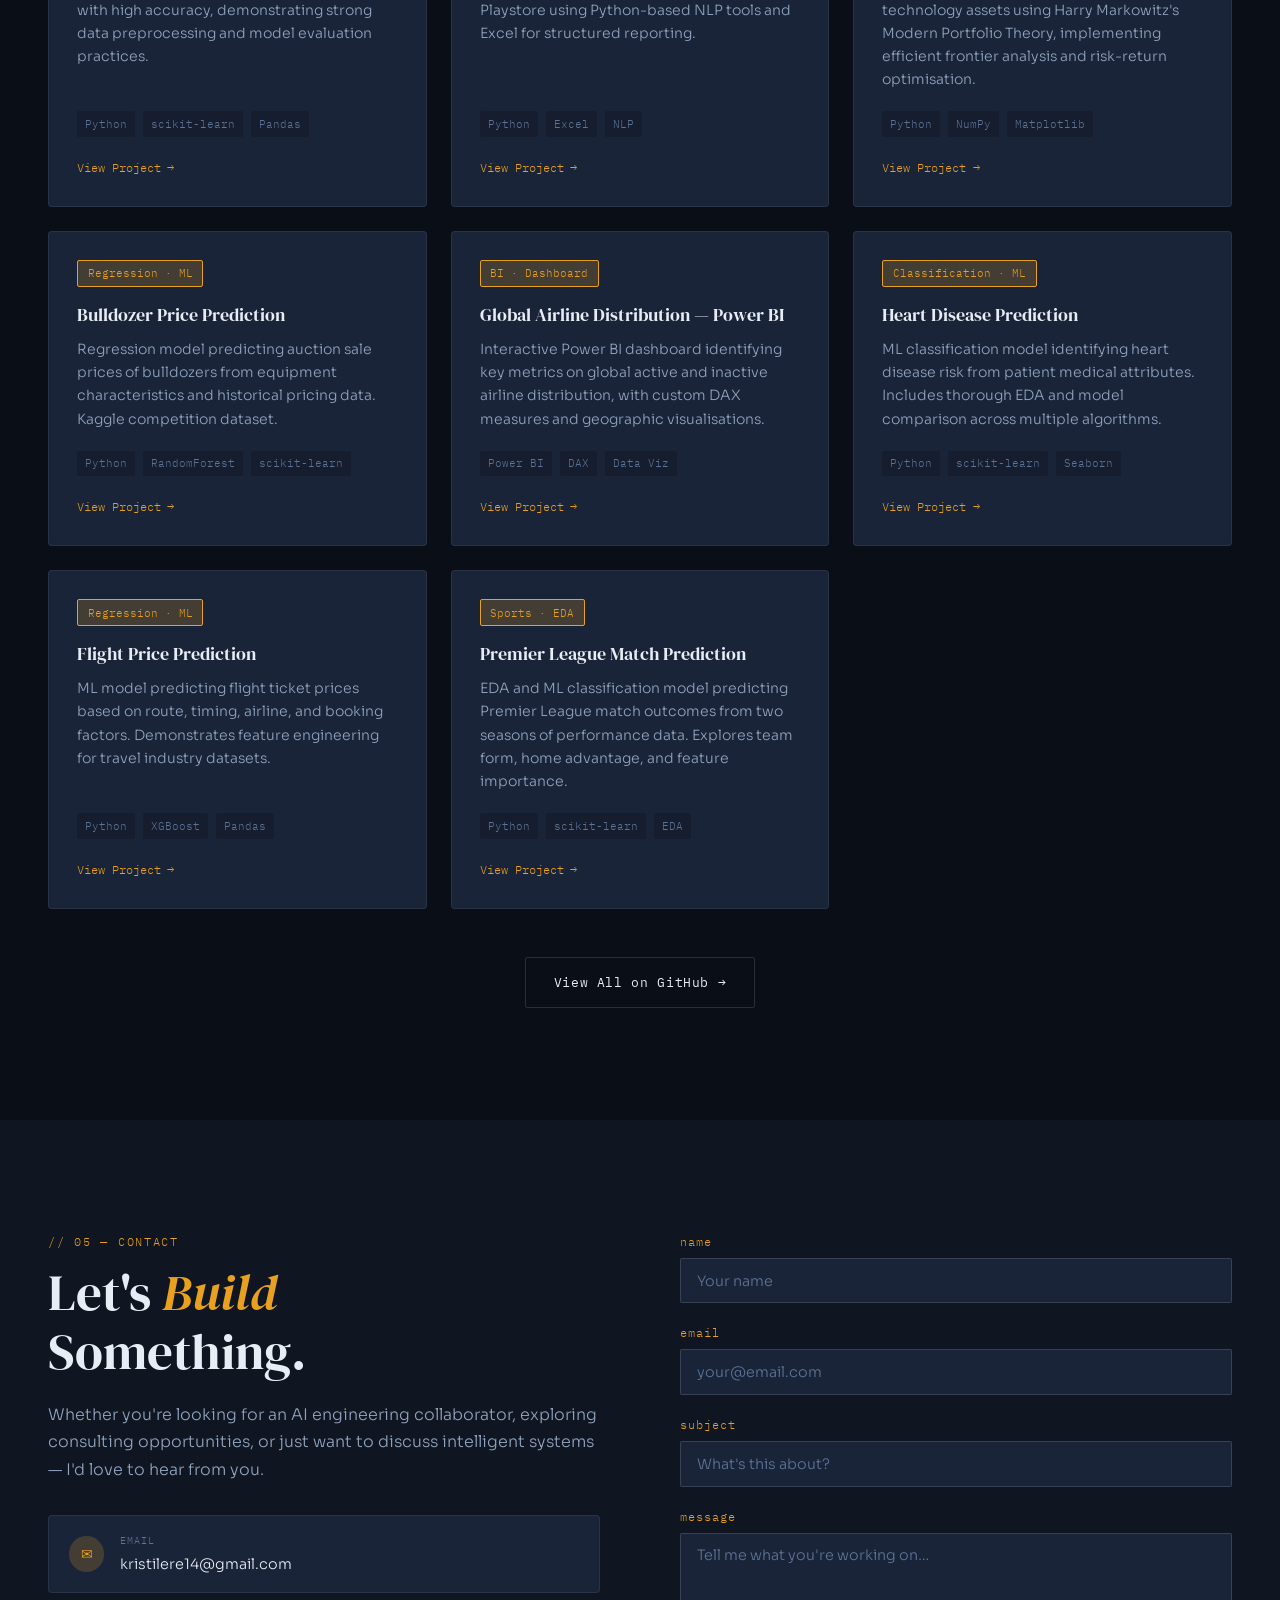
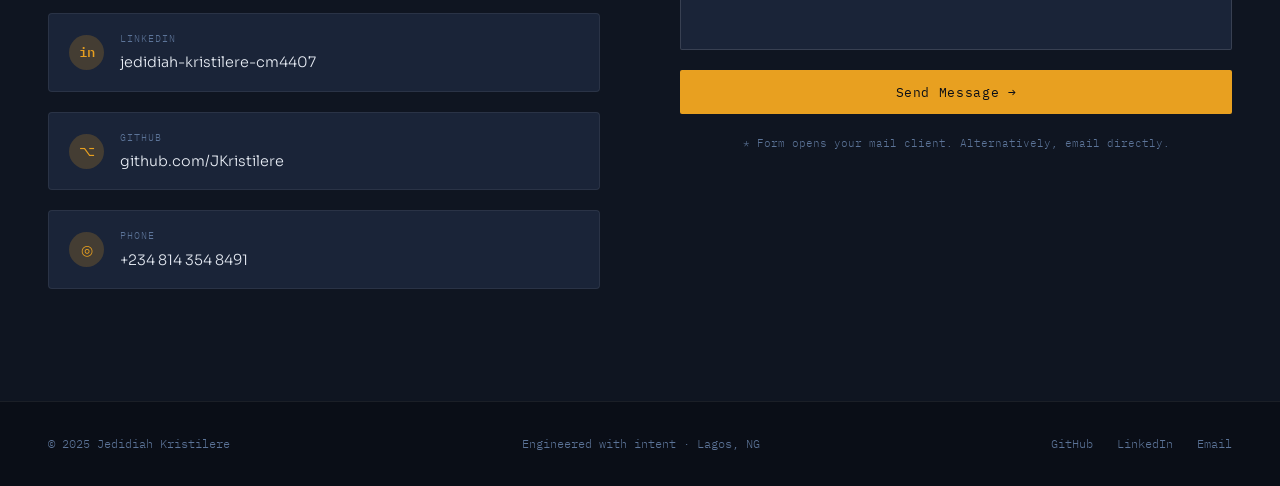
==== commit 9e6d8627: "Add main portfolio HTML structure and JavaScript functionality for theme toggle, navigation, and ani" ====
--- a/index.html
+++ b/index.html
@@ -1,254 +1,590 @@
 <!DOCTYPE HTML>
-
-<html>
-	<head>
-		<title>Kristilere Jedidiah Portfolio</title>
-		<meta charset="utf-8" />
-		<meta name="viewport" content="width=device-width, initial-scale=1, user-scalable=no" />
-		<link rel="stylesheet" href="assets/css/main.css" />
-		<noscript><link rel="stylesheet" href="assets/css/noscript.css" /></noscript>
-	</head>
-	<body class="is-preload">
-
-		<!-- Wrapper -->
-			<div id="wrapper" class="fade-in">
-
-				<!-- Intro -->
-					<div id="intro">
-						<h1>Kristilere Jedidiah Portfolio<br />
-						</h1> Jedidiah Kristilere is a results-driven AI Engineer and Machine Learning specialist with proven expertise in building intelligent systems, backend infrastructure, and AI-powered applications. With vast experience in designing and deploying AI agents, developing scalable APIs, and implementing RAG-based solutions he is proficient in transforming complex requirements into production-ready systems with focus on security, automation, and performance optimization.
-						Jedidiah holds a Bachelor’s Degree in Mechanical Engineering from Covenant University. An innovative problem-solver by nature, he thrives in collaborative, high-stakes environments where he can leverage the collective strengths of a team to deliver transformative technical solutions..
-						<p> <a href="www.linkedin.com/in/jedidiah-kristilere-cm4407">@jedidiahKristilere</a><a href=""></a><br />
-						<a href=""></a></p>
-						<ul class="actions">
-							<li><a href="#header" class="button icon solid solo fa-arrow-down scrolly">Continue</a></li>
-						</ul>
-					</div>
-
-				<!-- Header -->
-					<header id="header">
-						<a href="index.html" class="logo">Jedidiah Kristilere</a>
-					</header>
-
-				<!-- Nav -->
-
-					<nav id="nav">
-						<ul class="links">
-							<li class="active"><a href="index.html">Projects</a></li>
-
-						</ul>
-						<ul class="icons">
-							<li><a href="https://www.linkedin.com/in/jedidiah-kristilere-cm4407/" class="icon brands alt fa-linkedin"><span class="label">linkedin</span></a></li>
-							<li><a href="https://github.com/JKristilere" class="icon brands alt fa-github"><span class="label">GitHub</span></a></li>
-						</ul>
-					</nav>
-
-				<!-- Main -->
-					<div id="main">
-
-						<!-- Featured Post -->
-							<article class="post featured">
-								<header class="major">
-									
-									<h2><a href="https://github.com/JKristilere/JKristilere.github.io/tree/Sentiment-Analysis">Sentiment Analysis of 2022 World Cup Tweets in Nigeria<br />
-									</a></h2>
-									<p>In this project I carried out the analysis of emotions and sentiments behind the tweets in Nigeria concerning the 2022 FIFA World Cup.</p>
-								</header>
-								<a href="https://github.com/JKristilere/JKristilere.github.io/tree/Sentiment-Analysis" class="image main"><img src="images/Sentiment Analysis.png" alt="" /></a>
-								<ul class="actions special">
-									<li><a href="https://github.com/JKristilere/JKristilere.github.io/tree/Sentiment-Analysis" class="button large">View Project</a></li>
-								</ul>
-							</article>
-
-						<!-- Posts -->
-							<section class="posts">
-								<article>
-									<header>
-									
-										<h2><a href="https://github.com/JKristilere/JKristilere.github.io/tree/Sales-Analysis">Sales Analysis in Power BI<br />
-										</a></h2>
-									</header>
-									<a href="https://github.com/JKristilere/JKristilere.github.io/tree/Sales-Analysis" class="image fit"><img src="images/market-analysis.webp" alt="" /></a>
-									<p>Creation of Dashboards and Dax Measures showing the Sales Analysis of an AdventureWorks Dataset in Power BI</p>
-									<ul class="actions special">
-										<li><a href="https://github.com/JKristilere/JKristilere.github.io/tree/Sales-Analysis" class="button">View Project</a></li>
-									</ul>
-								</article>
-
-
-							<article>
-								<header>
-								
-									<h2><a href="https://github.com/JKristilere/JKristilere.github.io/tree/Instagram-Sentiment-Analysis">Sentiment Analysis of Instagram Playstore Reviews<br />
-									</a></h2>
-								</header>
-								<a href="https://github.com/JKristilere/JKristilere.github.io/tree/Instagram-Sentiment-Analysis" class="image fit"><img src="images/instagram.ppm" alt="" /></a>
-								<p>In this project, the various emotions regarding the Instagram application on the Google Playstore platform were studied and examined using tools such as Python and Excel.</p>
-								<ul class="actions special">
-									<li><a href="https://github.com/JKristilere/JKristilere.github.io/tree/Instagram-Sentiment-Analysis" class="button">View Project</a></li>
-								</ul>
-							</article>		
-						
-
-							<article>
-								<header>
-								
-									<h2><a href="https://github.com/JKristilere/JKristilere.github.io/tree/Breast-Cancer-Project">Breast Cancer Project<br />
-									</a></h2>
-								</header>
-								<a href="https://github.com/JKristilere/JKristilere.github.io/tree/Breast-Cancer-Project" class="image fit"><img src="images/Breast Cancer.jpg" alt="" /></a>
-								<p>Predicting whether a patient has breast cancer or not by building a Machine Learning Classification Model based on their medical attributes</p>
-								<ul class="actions special">
-									<li><a href="https://github.com/JKristilere/JKristilere.github.io/tree/Breast-Cancer-Project" class="button">View Project</a></li>
-								</ul>
-							</article>	
-
-							<article>
-								<header>
-								
-									<h2><a href="https://github.com/JKristilere/JKristilere.github.io/tree/Global-Airline-Distribution">Distribution of Airlines Across the Globe<br />
-									</a></h2>
-								</header>
-								<a href="https://github.com/JKristilere/JKristilere.github.io/tree/Global-Airline-Distribution" class="image fit"><img src="images/Airline.jpg" alt="" /></a>
-								<p>This project invovles creating a Power BI dashboard which indentifies key metrics and information regarding the distribution of active
-									and inactive airlines acrpss the globe </p>
-								<ul class="actions special">
-									<li><a href="https://github.com/JKristilere/JKristilere.github.io/tree/Global-Airline-Distribution" class="button">View Project</a></li>
-								</ul>
-							</article>	
-
-
-							<article>
-								<header>
-								
-									<h2><a href="https://github.com/JKristilere/JKristilere.github.io/tree/Bulldozer-Price-Prediction">Predicting the Prices of Bulldozers<br />
-									</a></h2>
-								</header>
-								<a href="https://github.com/JKristilere/JKristilere.github.io/tree/Bulldozer-Price-Prediction" class="image fit"><img src="images/bulldozer.jpg" alt="" /></a>
-								<p>Building a Machine Learning Regression Model for predicting the sale prices of bulldozers given it's characteristics and previous examples of how much similar bulldozers were sold for.  </p>
-								<ul class="actions special">
-									<li><a href="https://github.com/JKristilere/JKristilere.github.io/tree/Bulldozer-Price-Prediction" class="button">View Project</a></li>
-								</ul>
-							</article>	
-
-								<article>
-									<header>
-									
-										<h2><a href="https://github.com/JKristilere/JKristilere.github.io/tree/Heart-Disease-Project">Heart Disease Project<br />
-										</a></h2>
-									</header>
-									<a href="https://github.com/JKristilere/JKristilere.github.io/tree/Heart-Disease-Project" class="image fit"><img src="images/Heart-Disease.jpeg" alt="" /></a>
-									<p>Predicting whether a patient has heart disease or not by building a Machine Learning Classification Model based on his or her medical attributes</p>
-									<ul class="actions special">
-										<li><a href="https://github.com/JKristilere/JKristilere.github.io/tree/Heart-Disease-Project" class="button">View Project</a></li>
-									</ul>
-								</article>	
-							
-							
-								<article>
-									<header>
-									
-										<h2><a href="https://github.com/JKristilere/JKristilere.github.io/tree/flight-price-prediction">Flight Price Prediction<br />
-										</a></h2>
-									</header>
-									<a href="https://github.com/JKristilere/JKristilere.github.io/tree/flight-price-prediction" class="image fit"><img src="images/flight-ticket-prices.jpeg" alt="" /></a>
-									<p>Building a machine learning model capable of predicting flight prices based on various factors surrounding fight bookings.</p>
-									<ul class="actions special">
-										<li><a href="https://github.com/JKristilere/JKristilere.github.io/tree/flight-price-prediction" class="button">View Project</a></li>
-									</ul>
-								</article>	
-
-								<article>
-									<header>
-									
-										<h2><a href="https://github.com/JKristilere/JKristilere.github.io/tree/Football-Match-Prediction">Predicting Premier League Machines and Conducting Exploratory Data Analysis<br />
-										</a></h2>
-									</header>
-									<a href="https://github.com/JKristilere/JKristilere.github.io/tree/Football-Match-Prediction" class="image fit"><img src="images/Football.jpg" alt="" /></a>
-									<p>Conducting Exploratory Data Analysis to uncover insights and building a classification machine learning model based off the previous two seasons to predict future premier league matches. </p>
-									<ul class="actions special">
-										<li><a href="https://github.com/JKristilere/JKristilere.github.io/tree/Football-Match-Prediction" class="button">View Project</a></li>
-									</ul>
-								</article>
-							
-
-								<article>
-									<header>
-									
-										<h2><a href="https://github.com/JKristilere/JKristilere.github.io/tree/Modern-Portfolio-Theory">Building an Optimal Portfolio Using The Modern Portfolio Theory<br />
-										</a></h2>
-									</header>
-									<a href="https://github.com/JKristilere/JKristilere.github.io/tree/Modern-Portfolio-Theory" class="image fit"><img src="images/MPT.png" alt="" /></a>
-									<p>This project aims to build an optimal portfolio of different assests from Technology Companies in the S&P 500 using the Modern Portfolio Theory developed by Harry Markowitz. </p>
-									<ul class="actions special">
-										<li><a href="https://github.com/JKristilere/JKristilere.github.io/tree/Modern-Portfolio-Theory" class="button">View Project</a></li>
-									</ul>
-								</article>
-
-
-							<!-- Posts -->
-							<section class="posts">
-
-						<!-- Footer -->
-							<footer>
-								<div class="pagination">
-									<!--<a href="#" class="previous">Prev</a>-->
-									<a href="#" class="page active">1</a>
-									<a href="#" class="page">2</a>
-									<a href="#" class="page">3</a>
-									<span class="extra">&hellip;</span>
-									<a href="#" class="page">8</a>
-									<a href="#" class="page">9</a>
-									<a href="#" class="page">10</a>
-									<a href="#" class="next">Next</a>
-								</div>
-							</footer>
-
-					</div>
-
-
-
-
-						<section class="split contact">
-							<section class="alt">
-								<h3>Location</h3>
-								<p><br />
-								Lagos, Nigeria</p>
-							</section>
-							<section>
-								<h3>Phone</h3>
-								<p><a href="#">(234) 814-354-8491</a></p>
-							</section>
-							<section>
-								<h3>Email</h3>
-								<p><a href="#">kristilere14@gmail.com</a></p>
-							</section>
-							<section>
-								<h3>Social</h3>
-								<ul class="icons alt">
-
-									<li><a href="https://www.linkedin.com/in/jedidiah-kristilere-cm4407/" class="icon brands alt fa-linkedin"><span class="label">linkedin</span></a></li>
-									<li><a href="https://github.com/JKristilere" class="icon brands alt fa-github"><span class="label">GitHub</span></a></li>
-								</ul>
-							</section>
-						</section>
-					</footer>
-
-				<!-- Copyright -->
-					<div id="copyright">
-						<ul><li>&copy; Untitled</li><li>Design: <a href="https://html5up.net">HTML5 UP</a></li></ul>
-					</div>
-
-			</div>
-
-		<!-- Scripts -->
-			<script src="assets/js/jquery.min.js"></script>
-			<script src="assets/js/jquery.scrollex.min.js"></script>
-			<script src="assets/js/jquery.scrolly.min.js"></script>
-			<script src="assets/js/browser.min.js"></script>
-			<script src="assets/js/breakpoints.min.js"></script>
-			<script src="assets/js/util.js"></script>
-			<script src="assets/js/main.js"></script>
-
-	</body>
+<html lang="en">
+<head>
+  <meta charset="utf-8" />
+  <meta name="viewport" content="width=device-width, initial-scale=1, user-scalable=no" />
+  <title>Jedidiah Kristilere — AI Engineer</title>
+  <meta name="description" content="AI Engineer specializing in intelligent systems, LLMs, and ML-powered applications for financial services." />
+  <link rel="preconnect" href="https://fonts.googleapis.com">
+  <link rel="preconnect" href="https://fonts.gstatic.com" crossorigin>
+  <link href="https://fonts.googleapis.com/css2?family=DM+Serif+Display:ital@0;1&family=IBM+Plex+Mono:wght@300;400;500&family=Sora:wght@300;400;500;600&display=swap" rel="stylesheet">
+  <link rel="stylesheet" href="assets/css/styles.css" />
+</head>
+<body class="dark-mode" id="body">
+
+  <!-- Theme Toggle -->
+  <button class="theme-toggle" id="themeToggle" aria-label="Toggle theme">
+    <span class="theme-icon">◐</span>
+  </button>
+
+  <!-- Navigation -->
+  <nav class="nav" id="nav">
+    <a href="#hero" class="nav-logo">JK<span class="nav-logo-dot">.</span></a>
+    <ul class="nav-links">
+      <li><a href="#about">About</a></li>
+      <li><a href="#skills">Skills</a></li>
+      <li><a href="#experience">Experience</a></li>
+      <li><a href="#projects">Projects</a></li>
+      <li><a href="#contact" class="nav-cta">Contact</a></li>
+    </ul>
+    <button class="hamburger" id="hamburger" aria-label="Menu">
+      <span></span><span></span><span></span>
+    </button>
+  </nav>
+
+  <!-- Mobile Menu -->
+  <div class="mobile-menu" id="mobileMenu">
+    <ul>
+      <li><a href="#about" class="mobile-link">About</a></li>
+      <li><a href="#skills" class="mobile-link">Skills</a></li>
+      <li><a href="#experience" class="mobile-link">Experience</a></li>
+      <li><a href="#projects" class="mobile-link">Projects</a></li>
+      <li><a href="#contact" class="mobile-link">Contact</a></li>
+    </ul>
+  </div>
+
+  <!-- Hero Section -->
+  <section id="hero" class="hero">
+    <div class="hero-bg">
+      <svg class="hero-grid" xmlns="http://www.w3.org/2000/svg" width="100%" height="100%">
+        <defs>
+          <pattern id="grid" width="60" height="60" patternUnits="userSpaceOnUse">
+            <path d="M 60 0 L 0 0 0 60" fill="none" stroke="currentColor" stroke-width="0.5" opacity="0.15"/>
+          </pattern>
+        </defs>
+        <rect width="100%" height="100%" fill="url(#grid)" />
+      </svg>
+      <div class="hero-orb hero-orb-1"></div>
+      <div class="hero-orb hero-orb-2"></div>
+    </div>
+
+    <div class="hero-content">
+      <div class="hero-badge">
+        <span class="badge-dot"></span>
+        <span class="badge-text mono">Available for consulting & opportunities</span>
+      </div>
+
+      <h1 class="hero-name">
+        <span class="hero-name-first">Jedidiah</span>
+        <span class="hero-name-last">Kristilere</span>
+      </h1>
+
+      <div class="hero-role">
+        <span class="mono hero-role-prefix">{'role': '</span><span id="typedRole" class="hero-typed"></span><span class="hero-cursor mono">|</span><span class="mono hero-role-suffix">'}</span>
+      </div>
+
+      <p class="hero-tagline">
+        Building intelligent systems where <em>engineering rigour</em><br>
+        meets the frontier of <em>AI.</em>
+      </p>
+
+      <div class="hero-actions">
+        <a href="#projects" class="btn btn-primary">View My Work</a>
+        <a href="#contact" class="btn btn-ghost">Get In Touch</a>
+      </div>
+
+      <div class="hero-meta mono">
+        <span>📍 Lagos, Nigeria</span>
+        <span class="hero-meta-sep">·</span>
+        <span>Bluechip Technologies</span>
+        <span class="hero-meta-sep">·</span>
+        <span>B.Eng. Mech. Eng.</span>
+      </div>
+    </div>
+
+    <div class="hero-scroll-hint">
+      <span class="mono">scroll</span>
+      <div class="scroll-arrow">↓</div>
+    </div>
+  </section>
+
+  <!-- About Section -->
+  <section id="about" class="section about">
+    <div class="container">
+      <div class="about-grid">
+        <div class="about-text reveal">
+          <div class="section-label mono">// 01 — about</div>
+          <h2 class="section-title">Engineer by training.<br><em>AI builder</em> by conviction.</h2>
+          <p>I'm a Junior AI Engineer at <strong>Bluechip Technologies</strong> in Lagos, where I design and deploy machine learning systems for Nigeria's leading financial institutions — including the Central Bank of Nigeria, Wema Bank, and Providus Bank.</p>
+          <p>My foundation is a B.Eng. in Mechanical Engineering from <strong>Covenant University (2023)</strong>, which gave me a deep appreciation for systems thinking, modelling, and precision — principles I now apply to building intelligent, production-ready AI solutions.</p>
+          <p>I'm driven by one question: <em>how can AI create real leverage for organisations operating in complex, high-stakes environments?</em> Whether it's detecting financial fraud in milliseconds or building tools that help banks understand their customers, I want the work to matter.</p>
+          <div class="about-stats">
+            <div class="stat">
+              <span class="stat-number">3+</span>
+              <span class="stat-label mono">Major banks served</span>
+            </div>
+            <div class="stat">
+              <span class="stat-number">10+</span>
+              <span class="stat-label mono">ML projects deployed</span>
+            </div>
+            <div class="stat">
+              <span class="stat-number">1</span>
+              <span class="stat-label mono">Research publication</span>
+            </div>
+          </div>
+        </div>
+        <div class="about-visual reveal reveal-delay">
+          <div class="about-card-stack">
+            <div class="about-card about-card-back">
+              <div class="mono about-card-label">core.expertise</div>
+              <ul class="about-card-list mono">
+                <li>→ LLM application development</li>
+                <li>→ ML pipeline engineering</li>
+                <li>→ Azure cloud infrastructure</li>
+                <li>→ Financial AI systems</li>
+                <li>→ API design & FastAPI</li>
+                <li>→ RAG architectures</li>
+              </ul>
+            </div>
+            <div class="about-card about-card-front">
+              <div class="about-card-header mono">profile.json</div>
+              <pre class="about-code">{
+  "name": "Jedidiah Kristilere",
+  "location": "Lagos, NG",
+  "role": "Junior AI Engineer",
+  "company": "Bluechip Technologies",
+  "education": {
+    "degree": "B.Eng Mechanical Eng",
+    "school": "Covenant University",
+    "year": 2023
+  },
+  "open_to": [
+    "consulting",
+    "grad school",
+    "collaboration"
+  ]
+}</pre>
+            </div>
+          </div>
+        </div>
+      </div>
+    </div>
+  </section>
+
+  <!-- Skills Section -->
+  <section id="skills" class="section skills">
+    <div class="container">
+      <div class="section-header reveal">
+        <div class="section-label mono">// 02 — skills</div>
+        <h2 class="section-title">Technical <em>Arsenal</em></h2>
+      </div>
+      <div class="skills-grid">
+        <div class="skill-category reveal">
+          <div class="skill-cat-header">
+            <span class="skill-cat-icon">⚙</span>
+            <h3>AI / Machine Learning</h3>
+          </div>
+          <div class="skill-tags">
+            <span class="skill-tag skill-tag-primary">Large Language Models</span>
+            <span class="skill-tag skill-tag-primary">RAG Systems</span>
+            <span class="skill-tag">Scikit-learn</span>
+            <span class="skill-tag">NLP</span>
+            <span class="skill-tag">Cosine Similarity</span>
+            <span class="skill-tag">Fraud Detection</span>
+            <span class="skill-tag">Time Series</span>
+            <span class="skill-tag">Classification</span>
+          </div>
+        </div>
+        <div class="skill-category reveal reveal-delay">
+          <div class="skill-cat-header">
+            <span class="skill-cat-icon">☁</span>
+            <h3>Cloud & Backend</h3>
+          </div>
+          <div class="skill-tags">
+            <span class="skill-tag skill-tag-primary">Azure AI Services</span>
+            <span class="skill-tag skill-tag-primary">FastAPI</span>
+            <span class="skill-tag">Redis / Upstash</span>
+            <span class="skill-tag">REST APIs</span>
+            <span class="skill-tag">Docker</span>
+            <span class="skill-tag">AWS (expanding)</span>
+            <span class="skill-tag">Azure Cognitive</span>
+          </div>
+        </div>
+        <div class="skill-category reveal">
+          <div class="skill-cat-header">
+            <span class="skill-cat-icon">{ }</span>
+            <h3>Programming</h3>
+          </div>
+          <div class="skill-tags">
+            <span class="skill-tag skill-tag-primary">Python</span>
+            <span class="skill-tag">Pandas / NumPy</span>
+            <span class="skill-tag">SQL</span>
+            <span class="skill-tag">JavaScript</span>
+            <span class="skill-tag">Power BI</span>
+            <span class="skill-tag">SOLIDWORKS</span>
+          </div>
+        </div>
+        <div class="skill-category reveal reveal-delay">
+          <div class="skill-cat-header">
+            <span class="skill-cat-icon">◈</span>
+            <h3>Engineering</h3>
+          </div>
+          <div class="skill-tags">
+            <span class="skill-tag skill-tag-primary">Systems Design</span>
+            <span class="skill-tag">Technical Writing</span>
+            <span class="skill-tag">Curriculum Design</span>
+            <span class="skill-tag">Research & Analysis</span>
+            <span class="skill-tag">Stakeholder Comms</span>
+          </div>
+        </div>
+      </div>
+    </div>
+  </section>
+
+  <!-- Experience Section -->
+  <section id="experience" class="section experience">
+    <div class="container">
+      <div class="section-header reveal">
+        <div class="section-label mono">// 03 — experience</div>
+        <h2 class="section-title">Where I've <em>Shipped</em></h2>
+      </div>
+      <div class="timeline">
+
+        <div class="timeline-item reveal">
+          <div class="timeline-marker">
+            <div class="timeline-dot"></div>
+            <div class="timeline-line"></div>
+          </div>
+          <div class="timeline-card">
+            <div class="timeline-meta">
+              <span class="timeline-date mono">2023 — Present</span>
+              <span class="timeline-badge">Current Role</span>
+            </div>
+            <h3 class="timeline-role">Junior AI Engineer</h3>
+            <p class="timeline-company">Bluechip Technologies · Lagos, Nigeria</p>
+            <p class="timeline-desc">Designing and deploying AI/ML products for Nigeria's most significant financial institutions. Work spans the full lifecycle from research and prototyping to production deployment on Azure infrastructure.</p>
+            <div class="timeline-achievements">
+              <div class="achievement">
+                <span class="achievement-icon">⬡</span>
+                <span>Built a real-time <strong>fraud detection system</strong> for Wema Bank using anomaly detection and ML classification models</span>
+              </div>
+              <div class="achievement">
+                <span class="achievement-icon">⬡</span>
+                <span>Developed a <strong>GDP forecasting model</strong> for the Central Bank of Nigeria incorporating macroeconomic indicators and time-series analysis</span>
+              </div>
+              <div class="achievement">
+                <span class="achievement-icon">⬡</span>
+                <span>Engineered a <strong>customer segmentation pipeline</strong> for Providus Bank using clustering and behavioral analytics</span>
+              </div>
+              <div class="achievement">
+                <span class="achievement-icon">⬡</span>
+                <span>Built an <strong>AI-powered applicant screening system</strong> combining LLM evaluation with cosine similarity scoring</span>
+              </div>
+              <div class="achievement">
+                <span class="achievement-icon">⬡</span>
+                <span>Designed a comprehensive <strong>AI/ML training curriculum</strong> for Union Bank employees — bridging technical depth with accessibility</span>
+              </div>
+              <div class="achievement">
+                <span class="achievement-icon">⬡</span>
+                <span>Integrated <strong>Redis/Upstash caching</strong> into FastAPI services on Azure, significantly reducing latency on high-volume endpoints</span>
+              </div>
+            </div>
+            <div class="timeline-stack">
+              <span class="stack-tag mono">Python</span>
+              <span class="stack-tag mono">Azure</span>
+              <span class="stack-tag mono">FastAPI</span>
+              <span class="stack-tag mono">LLMs</span>
+              <span class="stack-tag mono">Redis</span>
+              <span class="stack-tag mono">scikit-learn</span>
+            </div>
+          </div>
+        </div>
+
+        <div class="timeline-item reveal">
+          <div class="timeline-marker">
+            <div class="timeline-dot"></div>
+          </div>
+          <div class="timeline-card">
+            <div class="timeline-meta">
+              <span class="timeline-date mono">2019 — 2023</span>
+              <span class="timeline-badge timeline-badge-edu">Education</span>
+            </div>
+            <h3 class="timeline-role">B.Eng. Mechanical Engineering</h3>
+            <p class="timeline-company">Covenant University · Ota, Nigeria</p>
+            <p class="timeline-desc">Strong academic record with undergraduate research culminating in a published paper. Gained deep foundations in systems modelling, thermodynamics, and engineering design — principles that translate directly to building robust AI systems.</p>
+            <div class="timeline-achievements">
+              <div class="achievement">
+                <span class="achievement-icon">⬡</span>
+                <span>Research publication in undergraduate study period</span>
+              </div>
+              <div class="achievement">
+                <span class="achievement-icon">⬡</span>
+                <span>Proficiency in <strong>SOLIDWORKS</strong> and computational engineering tools</span>
+              </div>
+            </div>
+          </div>
+        </div>
+
+      </div>
+    </div>
+  </section>
+
+  <!-- Projects Section -->
+  <section id="projects" class="section projects">
+    <div class="container">
+      <div class="section-header reveal">
+        <div class="section-label mono">// 04 — projects</div>
+        <h2 class="section-title">Selected <em>Work</em></h2>
+      </div>
+
+      <div class="projects-grid">
+
+        <article class="project-card project-card-featured reveal">
+          <div class="project-card-inner">
+            <div class="project-tag-row">
+              <span class="project-tag mono">Featured</span>
+              <span class="project-tag project-tag-type mono">NLP · Sentiment</span>
+            </div>
+            <h3 class="project-title">World Cup Twitter Sentiment Analysis</h3>
+            <p class="project-desc">Analysed emotions and sentiments behind Nigerian tweets during the 2022 FIFA World Cup. Processed thousands of social media data points using NLP pipelines to surface real public opinion trends.</p>
+            <div class="project-tech">
+              <span class="mono">Python</span>
+              <span class="mono">NLTK</span>
+              <span class="mono">Pandas</span>
+              <span class="mono">Matplotlib</span>
+            </div>
+            <a href="https://github.com/JKristilere/JKristilere.github.io/tree/Sentiment-Analysis" class="project-link" target="_blank" rel="noopener">
+              View Project <span class="project-arrow">→</span>
+            </a>
+          </div>
+        </article>
+
+        <article class="project-card reveal reveal-delay">
+          <div class="project-card-inner">
+            <div class="project-tag-row">
+              <span class="project-tag project-tag-type mono">ML · Classification</span>
+            </div>
+            <h3 class="project-title">Breast Cancer Detection Model</h3>
+            <p class="project-desc">ML classification model predicting breast cancer diagnosis from medical attributes with high accuracy, demonstrating strong data preprocessing and model evaluation practices.</p>
+            <div class="project-tech">
+              <span class="mono">Python</span>
+              <span class="mono">scikit-learn</span>
+              <span class="mono">Pandas</span>
+            </div>
+            <a href="https://github.com/JKristilere/JKristilere.github.io/tree/Breast-Cancer-Project" class="project-link" target="_blank" rel="noopener">
+              View Project <span class="project-arrow">→</span>
+            </a>
+          </div>
+        </article>
+
+        <article class="project-card reveal">
+          <div class="project-card-inner">
+            <div class="project-tag-row">
+              <span class="project-tag project-tag-type mono">Finance · NLP</span>
+            </div>
+            <h3 class="project-title">Instagram Playstore Sentiment Analysis</h3>
+            <p class="project-desc">Studied and examined user emotions regarding the Instagram app on Google Playstore using Python-based NLP tools and Excel for structured reporting.</p>
+            <div class="project-tech">
+              <span class="mono">Python</span>
+              <span class="mono">Excel</span>
+              <span class="mono">NLP</span>
+            </div>
+            <a href="https://github.com/JKristilere/JKristilere.github.io/tree/Instagram-Sentiment-Analysis" class="project-link" target="_blank" rel="noopener">
+              View Project <span class="project-arrow">→</span>
+            </a>
+          </div>
+        </article>
+
+        <article class="project-card reveal reveal-delay">
+          <div class="project-card-inner">
+            <div class="project-tag-row">
+              <span class="project-tag project-tag-type mono">Finance · ML</span>
+            </div>
+            <h3 class="project-title">Optimal Portfolio — Modern Portfolio Theory</h3>
+            <p class="project-desc">Built an optimal portfolio of S&P 500 technology assets using Harry Markowitz's Modern Portfolio Theory, implementing efficient frontier analysis and risk-return optimisation.</p>
+            <div class="project-tech">
+              <span class="mono">Python</span>
+              <span class="mono">NumPy</span>
+              <span class="mono">Matplotlib</span>
+            </div>
+            <a href="https://github.com/JKristilere/JKristilere.github.io/tree/Modern-Portfolio-Theory" class="project-link" target="_blank" rel="noopener">
+              View Project <span class="project-arrow">→</span>
+            </a>
+          </div>
+        </article>
+
+        <article class="project-card reveal">
+          <div class="project-card-inner">
+            <div class="project-tag-row">
+              <span class="project-tag project-tag-type mono">Regression · ML</span>
+            </div>
+            <h3 class="project-title">Bulldozer Price Prediction</h3>
+            <p class="project-desc">Regression model predicting auction sale prices of bulldozers from equipment characteristics and historical pricing data. Kaggle competition dataset.</p>
+            <div class="project-tech">
+              <span class="mono">Python</span>
+              <span class="mono">RandomForest</span>
+              <span class="mono">scikit-learn</span>
+            </div>
+            <a href="https://github.com/JKristilere/JKristilere.github.io/tree/Bulldozer-Price-Prediction" class="project-link" target="_blank" rel="noopener">
+              View Project <span class="project-arrow">→</span>
+            </a>
+          </div>
+        </article>
+
+        <article class="project-card reveal reveal-delay">
+          <div class="project-card-inner">
+            <div class="project-tag-row">
+              <span class="project-tag project-tag-type mono">BI · Dashboard</span>
+            </div>
+            <h3 class="project-title">Global Airline Distribution — Power BI</h3>
+            <p class="project-desc">Interactive Power BI dashboard identifying key metrics on global active and inactive airline distribution, with custom DAX measures and geographic visualisations.</p>
+            <div class="project-tech">
+              <span class="mono">Power BI</span>
+              <span class="mono">DAX</span>
+              <span class="mono">Data Viz</span>
+            </div>
+            <a href="https://github.com/JKristilere/JKristilere.github.io/tree/Global-Airline-Distribution" class="project-link" target="_blank" rel="noopener">
+              View Project <span class="project-arrow">→</span>
+            </a>
+          </div>
+        </article>
+
+        <article class="project-card reveal">
+          <div class="project-card-inner">
+            <div class="project-tag-row">
+              <span class="project-tag project-tag-type mono">Classification · ML</span>
+            </div>
+            <h3 class="project-title">Heart Disease Prediction</h3>
+            <p class="project-desc">ML classification model identifying heart disease risk from patient medical attributes. Includes thorough EDA and model comparison across multiple algorithms.</p>
+            <div class="project-tech">
+              <span class="mono">Python</span>
+              <span class="mono">scikit-learn</span>
+              <span class="mono">Seaborn</span>
+            </div>
+            <a href="https://github.com/JKristilere/JKristilere.github.io/tree/Heart-Disease-Project" class="project-link" target="_blank" rel="noopener">
+              View Project <span class="project-arrow">→</span>
+            </a>
+          </div>
+        </article>
+
+        <article class="project-card reveal reveal-delay">
+          <div class="project-card-inner">
+            <div class="project-tag-row">
+              <span class="project-tag project-tag-type mono">Regression · ML</span>
+            </div>
+            <h3 class="project-title">Flight Price Prediction</h3>
+            <p class="project-desc">ML model predicting flight ticket prices based on route, timing, airline, and booking factors. Demonstrates feature engineering for travel industry datasets.</p>
+            <div class="project-tech">
+              <span class="mono">Python</span>
+              <span class="mono">XGBoost</span>
+              <span class="mono">Pandas</span>
+            </div>
+            <a href="https://github.com/JKristilere/JKristilere.github.io/tree/flight-price-prediction" class="project-link" target="_blank" rel="noopener">
+              View Project <span class="project-arrow">→</span>
+            </a>
+          </div>
+        </article>
+
+        <article class="project-card reveal">
+          <div class="project-card-inner">
+            <div class="project-tag-row">
+              <span class="project-tag project-tag-type mono">Sports · EDA</span>
+            </div>
+            <h3 class="project-title">Premier League Match Prediction</h3>
+            <p class="project-desc">EDA and ML classification model predicting Premier League match outcomes from two seasons of performance data. Explores team form, home advantage, and feature importance.</p>
+            <div class="project-tech">
+              <span class="mono">Python</span>
+              <span class="mono">scikit-learn</span>
+              <span class="mono">EDA</span>
+            </div>
+            <a href="https://github.com/JKristilere/JKristilere.github.io/tree/Football-Match-Prediction" class="project-link" target="_blank" rel="noopener">
+              View Project <span class="project-arrow">→</span>
+            </a>
+          </div>
+        </article>
+
+      </div>
+
+      <div class="projects-cta reveal">
+        <a href="https://github.com/JKristilere" target="_blank" rel="noopener" class="btn btn-ghost">
+          View All on GitHub →
+        </a>
+      </div>
+    </div>
+  </section>
+
+  <!-- Contact Section -->
+  <section id="contact" class="section contact">
+    <div class="container">
+      <div class="contact-grid">
+        <div class="contact-text reveal">
+          <div class="section-label mono">// 05 — contact</div>
+          <h2 class="section-title">Let's <em>Build</em><br>Something.</h2>
+          <p>Whether you're looking for an AI engineering collaborator, exploring consulting opportunities, or just want to discuss intelligent systems — I'd love to hear from you.</p>
+          <div class="contact-links">
+            <a href="mailto:kristilere14@gmail.com" class="contact-link">
+              <span class="contact-link-icon">✉</span>
+              <div>
+                <span class="contact-link-label mono">Email</span>
+                <span class="contact-link-value">kristilere14@gmail.com</span>
+              </div>
+            </a>
+            <a href="https://www.linkedin.com/in/jedidiah-kristilere-cm4407/" class="contact-link" target="_blank" rel="noopener">
+              <span class="contact-link-icon">in</span>
+              <div>
+                <span class="contact-link-label mono">LinkedIn</span>
+                <span class="contact-link-value">jedidiah-kristilere-cm4407</span>
+              </div>
+            </a>
+            <a href="https://github.com/JKristilere" class="contact-link" target="_blank" rel="noopener">
+              <span class="contact-link-icon">⌥</span>
+              <div>
+                <span class="contact-link-label mono">GitHub</span>
+                <span class="contact-link-value">github.com/JKristilere</span>
+              </div>
+            </a>
+            <a href="tel:+2348143548491" class="contact-link">
+              <span class="contact-link-icon">◎</span>
+              <div>
+                <span class="contact-link-label mono">Phone</span>
+                <span class="contact-link-value">+234 814 354 8491</span>
+              </div>
+            </a>
+          </div>
+        </div>
+        <div class="contact-form-wrap reveal reveal-delay">
+          <form class="contact-form" id="contactForm">
+            <div class="form-field">
+              <label class="mono" for="name">name</label>
+              <input type="text" id="name" name="name" placeholder="Your name" required />
+            </div>
+            <div class="form-field">
+              <label class="mono" for="email">email</label>
+              <input type="email" id="email" name="email" placeholder="your@email.com" required />
+            </div>
+            <div class="form-field">
+              <label class="mono" for="subject">subject</label>
+              <input type="text" id="subject" name="subject" placeholder="What's this about?" />
+            </div>
+            <div class="form-field">
+              <label class="mono" for="message">message</label>
+              <textarea id="message" name="message" rows="5" placeholder="Tell me what you're working on…" required></textarea>
+            </div>
+            <button type="submit" class="btn btn-primary btn-full">
+              Send Message →
+            </button>
+            <p class="form-note mono">* Form opens your mail client. Alternatively, email directly.</p>
+          </form>
+        </div>
+      </div>
+    </div>
+  </section>
+
+  <!-- Footer -->
+  <footer class="footer">
+    <div class="container">
+      <div class="footer-inner">
+        <span class="mono footer-copy">© 2025 Jedidiah Kristilere</span>
+        <span class="mono footer-credit">Engineered with intent · Lagos, NG</span>
+        <div class="footer-links">
+          <a href="https://github.com/JKristilere" target="_blank" rel="noopener">GitHub</a>
+          <a href="https://www.linkedin.com/in/jedidiah-kristilere-cm4407/" target="_blank" rel="noopener">LinkedIn</a>
+          <a href="mailto:kristilere14@gmail.com">Email</a>
+        </div>
+      </div>
+    </div>
+  </footer>
+
+  <script src="assets/js/script.js"></script>
+</body>
 </html>
--- a/assets/css/styles.css
+++ b/assets/css/styles.css
@@ -0,0 +1,1025 @@
+/* ============================================
+   JEDIDIAH KRISTILERE — PORTFOLIO STYLES
+   Editorial-Technical Aesthetic
+   Deep Ink Navy · Amber Gold · Precision Grid
+   ============================================ */
+
+/* ─── CSS Variables ─────────────────────────── */
+:root {
+  /* Dark mode (default) */
+  --bg:         #0a0e17;
+  --bg-2:       #0f1521;
+  --bg-3:       #151d2e;
+  --surface:    #1a2438;
+  --surface-2:  #1f2d42;
+  --border:     rgba(255,255,255,0.07);
+  --border-2:   rgba(255,255,255,0.13);
+
+  --text:       #e8edf5;
+  --text-2:     #8fa3be;
+  --text-3:     #5c7498;
+
+  --accent:     #e8a020;
+  --accent-2:   #f0b840;
+  --accent-glow: rgba(232, 160, 32, 0.2);
+
+  --em:         #d6e8ff;
+
+  --nav-bg: rgba(10,14,23,0.85);
+}
+
+body.light-mode {
+  --bg:         #f5f3ee;
+  --bg-2:       #ede9e1;
+  --bg-3:       #e3ddd4;
+  --surface:    #ffffff;
+  --surface-2:  #f0ece5;
+  --border:     rgba(0,0,0,0.08);
+  --border-2:   rgba(0,0,0,0.14);
+
+  --text:       #1a1f2b;
+  --text-2:     #4a5568;
+  --text-3:     #8a95a5;
+
+  --accent:     #c47a00;
+  --accent-2:   #e89000;
+  --accent-glow: rgba(196, 122, 0, 0.15);
+
+  --em:         #1a3a6b;
+
+  --nav-bg: rgba(245,243,238,0.88);
+}
+
+/* ─── Reset & Base ──────────────────────────── */
+*, *::before, *::after {
+  box-sizing: border-box;
+  margin: 0;
+  padding: 0;
+}
+
+html {
+  scroll-behavior: smooth;
+  font-size: 16px;
+}
+
+body {
+  background: var(--bg);
+  color: var(--text);
+  font-family: 'Sora', sans-serif;
+  font-weight: 300;
+  line-height: 1.7;
+  overflow-x: hidden;
+  transition: background 0.4s ease, color 0.4s ease;
+}
+
+a { color: inherit; text-decoration: none; }
+img { max-width: 100%; display: block; }
+ul { list-style: none; }
+
+.mono { font-family: 'IBM Plex Mono', monospace; }
+
+em {
+  font-family: 'DM Serif Display', serif;
+  font-style: italic;
+  color: var(--accent);
+}
+
+strong { font-weight: 600; }
+
+/* ─── Theme Toggle ──────────────────────────── */
+.theme-toggle {
+  position: fixed;
+  top: 1.5rem;
+  right: 1.5rem;
+  z-index: 200;
+  background: var(--surface);
+  border: 1px solid var(--border-2);
+  color: var(--text);
+  width: 2.5rem;
+  height: 2.5rem;
+  border-radius: 50%;
+  cursor: pointer;
+  display: flex;
+  align-items: center;
+  justify-content: center;
+  font-size: 1.1rem;
+  transition: all 0.3s ease;
+  backdrop-filter: blur(8px);
+}
+.theme-toggle:hover {
+  background: var(--accent);
+  color: #0a0e17;
+  border-color: var(--accent);
+}
+
+/* ─── Navigation ────────────────────────────── */
+.nav {
+  position: fixed;
+  top: 0;
+  left: 0;
+  right: 0;
+  z-index: 100;
+  padding: 1.25rem 3rem;
+  display: flex;
+  align-items: center;
+  justify-content: space-between;
+  background: transparent;
+  transition: background 0.3s ease, box-shadow 0.3s ease, padding 0.3s ease;
+}
+.nav.scrolled {
+  background: var(--nav-bg);
+  backdrop-filter: blur(12px);
+  box-shadow: 0 1px 0 var(--border);
+  padding: 0.9rem 3rem;
+}
+
+.nav-logo {
+  font-family: 'DM Serif Display', serif;
+  font-size: 1.5rem;
+  font-weight: 400;
+  color: var(--text);
+  transition: color 0.2s;
+}
+.nav-logo:hover { color: var(--accent); }
+.nav-logo-dot { color: var(--accent); }
+
+.nav-links {
+  display: flex;
+  gap: 2.5rem;
+  align-items: center;
+}
+.nav-links a {
+  font-family: 'IBM Plex Mono', monospace;
+  font-size: 0.78rem;
+  letter-spacing: 0.05em;
+  color: var(--text-2);
+  transition: color 0.2s;
+}
+.nav-links a:hover { color: var(--text); }
+
+.nav-cta {
+  background: var(--accent) !important;
+  color: #0a0e17 !important;
+  padding: 0.5rem 1.25rem;
+  border-radius: 2px;
+  font-weight: 500 !important;
+  transition: background 0.2s, transform 0.2s !important;
+}
+.nav-cta:hover {
+  background: var(--accent-2) !important;
+  transform: translateY(-1px);
+}
+
+.hamburger {
+  display: none;
+  flex-direction: column;
+  gap: 5px;
+  cursor: pointer;
+  background: none;
+  border: none;
+  padding: 4px;
+}
+.hamburger span {
+  display: block;
+  width: 24px;
+  height: 1.5px;
+  background: var(--text);
+  transition: all 0.3s ease;
+}
+
+/* Mobile Menu */
+.mobile-menu {
+  position: fixed;
+  inset: 0;
+  background: var(--bg);
+  z-index: 90;
+  display: flex;
+  align-items: center;
+  justify-content: center;
+  opacity: 0;
+  pointer-events: none;
+  transition: opacity 0.3s ease;
+}
+.mobile-menu.open {
+  opacity: 1;
+  pointer-events: all;
+}
+.mobile-menu ul {
+  text-align: center;
+  display: flex;
+  flex-direction: column;
+  gap: 2.5rem;
+}
+.mobile-menu a {
+  font-family: 'DM Serif Display', serif;
+  font-size: 2.5rem;
+  color: var(--text-2);
+  transition: color 0.2s;
+}
+.mobile-menu a:hover { color: var(--accent); }
+
+/* ─── Hero Section ──────────────────────────── */
+.hero {
+  min-height: 100vh;
+  display: flex;
+  flex-direction: column;
+  justify-content: center;
+  align-items: flex-start;
+  position: relative;
+  padding: 8rem 3rem 4rem;
+  overflow: hidden;
+}
+
+.hero-bg {
+  position: absolute;
+  inset: 0;
+  pointer-events: none;
+  overflow: hidden;
+}
+.hero-grid {
+  position: absolute;
+  inset: 0;
+  color: var(--text);
+}
+.hero-orb {
+  position: absolute;
+  border-radius: 50%;
+  filter: blur(80px);
+  opacity: 0.12;
+}
+.hero-orb-1 {
+  width: 500px; height: 500px;
+  background: var(--accent);
+  top: -10%;
+  right: -5%;
+  animation: orbFloat 12s ease-in-out infinite;
+}
+.hero-orb-2 {
+  width: 400px; height: 400px;
+  background: #3a6fd8;
+  bottom: -15%;
+  left: -5%;
+  animation: orbFloat 16s ease-in-out infinite reverse;
+}
+@keyframes orbFloat {
+  0%, 100% { transform: translate(0, 0) scale(1); }
+  33% { transform: translate(30px, -20px) scale(1.05); }
+  66% { transform: translate(-20px, 15px) scale(0.95); }
+}
+
+.hero-content {
+  position: relative;
+  z-index: 1;
+  max-width: 800px;
+}
+
+.hero-badge {
+  display: inline-flex;
+  align-items: center;
+  gap: 0.6rem;
+  padding: 0.45rem 1rem;
+  background: var(--surface);
+  border: 1px solid var(--border-2);
+  border-radius: 100px;
+  margin-bottom: 2rem;
+  animation: fadeUp 0.8s ease both;
+}
+.badge-dot {
+  width: 8px; height: 8px;
+  border-radius: 50%;
+  background: #2ecc71;
+  box-shadow: 0 0 8px rgba(46,204,113,0.6);
+  animation: pulse 2s ease infinite;
+}
+@keyframes pulse {
+  0%, 100% { opacity: 1; transform: scale(1); }
+  50% { opacity: 0.7; transform: scale(0.9); }
+}
+.badge-text { font-size: 0.75rem; color: var(--text-2); }
+
+.hero-name {
+  font-family: 'DM Serif Display', serif;
+  font-size: clamp(3rem, 8vw, 6.5rem);
+  font-weight: 400;
+  line-height: 1;
+  letter-spacing: -0.02em;
+  display: flex;
+  flex-direction: column;
+  gap: 0.1em;
+  margin-bottom: 1.5rem;
+  animation: fadeUp 0.8s 0.1s ease both;
+}
+.hero-name-first { color: var(--text); }
+.hero-name-last {
+  color: var(--accent);
+  -webkit-text-stroke: 1px var(--accent);
+}
+
+.hero-role {
+  font-size: 0.9rem;
+  color: var(--text-2);
+  margin-bottom: 1.5rem;
+  animation: fadeUp 0.8s 0.2s ease both;
+  min-height: 1.5rem;
+}
+.hero-typed { color: var(--accent); }
+.hero-cursor {
+  color: var(--accent);
+  animation: blink 1s step-end infinite;
+}
+@keyframes blink { 50% { opacity: 0; } }
+
+.hero-tagline {
+  font-size: clamp(1.1rem, 2.5vw, 1.35rem);
+  color: var(--text-2);
+  line-height: 1.6;
+  margin-bottom: 2.5rem;
+  max-width: 540px;
+  animation: fadeUp 0.8s 0.3s ease both;
+}
+.hero-tagline em { font-size: inherit; }
+
+.hero-actions {
+  display: flex;
+  gap: 1rem;
+  margin-bottom: 3rem;
+  animation: fadeUp 0.8s 0.4s ease both;
+  flex-wrap: wrap;
+}
+
+.hero-meta {
+  font-size: 0.75rem;
+  color: var(--text-3);
+  display: flex;
+  align-items: center;
+  gap: 0.75rem;
+  animation: fadeUp 0.8s 0.5s ease both;
+  flex-wrap: wrap;
+}
+.hero-meta-sep { color: var(--border-2); }
+
+.hero-scroll-hint {
+  position: absolute;
+  bottom: 2.5rem;
+  left: 3rem;
+  display: flex;
+  flex-direction: column;
+  align-items: center;
+  gap: 0.5rem;
+  font-family: 'IBM Plex Mono', monospace;
+  font-size: 0.7rem;
+  color: var(--text-3);
+  letter-spacing: 0.1em;
+  animation: fadeUp 0.8s 0.7s ease both;
+}
+.scroll-arrow {
+  animation: scrollBounce 2s ease infinite;
+}
+@keyframes scrollBounce {
+  0%, 100% { transform: translateY(0); }
+  50% { transform: translateY(6px); }
+}
+
+/* ─── Buttons ───────────────────────────────── */
+.btn {
+  display: inline-flex;
+  align-items: center;
+  gap: 0.5rem;
+  padding: 0.85rem 1.75rem;
+  font-family: 'IBM Plex Mono', monospace;
+  font-size: 0.8rem;
+  letter-spacing: 0.05em;
+  border-radius: 2px;
+  cursor: pointer;
+  transition: all 0.25s ease;
+  border: none;
+  font-weight: 400;
+}
+.btn-primary {
+  background: var(--accent);
+  color: #0a0e17;
+}
+.btn-primary:hover {
+  background: var(--accent-2);
+  transform: translateY(-2px);
+  box-shadow: 0 8px 24px var(--accent-glow);
+}
+.btn-ghost {
+  background: transparent;
+  color: var(--text);
+  border: 1px solid var(--border-2);
+}
+.btn-ghost:hover {
+  border-color: var(--accent);
+  color: var(--accent);
+  transform: translateY(-2px);
+}
+.btn-full { width: 100%; justify-content: center; }
+
+/* ─── Section Layout ────────────────────────── */
+.section { padding: 7rem 3rem; }
+
+.container {
+  max-width: 1200px;
+  margin: 0 auto;
+}
+
+.section-label {
+  font-size: 0.72rem;
+  letter-spacing: 0.15em;
+  color: var(--accent);
+  margin-bottom: 0.75rem;
+  text-transform: uppercase;
+}
+
+.section-title {
+  font-family: 'DM Serif Display', serif;
+  font-size: clamp(2rem, 4vw, 3.2rem);
+  font-weight: 400;
+  line-height: 1.15;
+  color: var(--text);
+  margin-bottom: 1rem;
+}
+
+.section-header {
+  margin-bottom: 4rem;
+}
+
+/* ─── Reveal Animations ─────────────────────── */
+.reveal {
+  opacity: 0;
+  transform: translateY(30px);
+  transition: opacity 0.7s ease, transform 0.7s ease;
+}
+.reveal.visible {
+  opacity: 1;
+  transform: translateY(0);
+}
+.reveal-delay {
+  transition-delay: 0.15s;
+}
+
+@keyframes fadeUp {
+  from { opacity: 0; transform: translateY(20px); }
+  to   { opacity: 1; transform: translateY(0); }
+}
+
+/* ─── About Section ─────────────────────────── */
+.about { background: var(--bg-2); }
+
+.about-grid {
+  display: grid;
+  grid-template-columns: 1fr 1fr;
+  gap: 5rem;
+  align-items: center;
+}
+
+.about-text p {
+  color: var(--text-2);
+  margin-bottom: 1.25rem;
+  font-size: 1.02rem;
+}
+.about-text p strong { color: var(--text); }
+
+.about-stats {
+  display: flex;
+  gap: 2.5rem;
+  margin-top: 2.5rem;
+  padding-top: 2rem;
+  border-top: 1px solid var(--border);
+  flex-wrap: wrap;
+}
+.stat-number {
+  display: block;
+  font-family: 'DM Serif Display', serif;
+  font-size: 2.5rem;
+  color: var(--accent);
+  line-height: 1;
+}
+.stat-label {
+  font-size: 0.72rem;
+  color: var(--text-3);
+  text-transform: uppercase;
+  letter-spacing: 0.05em;
+}
+
+/* About Visual */
+.about-card-stack {
+  position: relative;
+  height: 420px;
+}
+.about-card {
+  position: absolute;
+  background: var(--surface);
+  border: 1px solid var(--border-2);
+  border-radius: 4px;
+  padding: 1.75rem;
+  width: 90%;
+}
+.about-card-back {
+  bottom: 0;
+  right: 0;
+  transform: rotate(2.5deg);
+  background: var(--surface-2);
+}
+.about-card-front {
+  top: 0;
+  left: 0;
+  transform: rotate(-1.5deg);
+  box-shadow: 0 20px 60px rgba(0,0,0,0.3);
+}
+.about-card-header, .about-card-label {
+  font-size: 0.72rem;
+  color: var(--accent);
+  margin-bottom: 1rem;
+  letter-spacing: 0.08em;
+}
+.about-code {
+  font-family: 'IBM Plex Mono', monospace;
+  font-size: 0.8rem;
+  color: var(--text-2);
+  white-space: pre-wrap;
+  line-height: 1.8;
+}
+.about-card-list {
+  font-size: 0.8rem;
+  color: var(--text-2);
+  display: flex;
+  flex-direction: column;
+  gap: 0.6rem;
+}
+
+/* ─── Skills Section ────────────────────────── */
+.skills { background: var(--bg); }
+
+.skills-grid {
+  display: grid;
+  grid-template-columns: repeat(2, 1fr);
+  gap: 2rem;
+}
+
+.skill-category {
+  background: var(--surface);
+  border: 1px solid var(--border);
+  border-radius: 4px;
+  padding: 2rem;
+  transition: border-color 0.3s, transform 0.3s;
+}
+.skill-category:hover {
+  border-color: var(--accent);
+  transform: translateY(-3px);
+}
+
+.skill-cat-header {
+  display: flex;
+  align-items: center;
+  gap: 0.75rem;
+  margin-bottom: 1.5rem;
+}
+.skill-cat-icon {
+  font-size: 1.2rem;
+  color: var(--accent);
+  width: 2rem;
+  text-align: center;
+}
+.skill-cat-header h3 {
+  font-size: 1.05rem;
+  font-weight: 500;
+  color: var(--text);
+}
+
+.skill-tags {
+  display: flex;
+  flex-wrap: wrap;
+  gap: 0.6rem;
+}
+.skill-tag {
+  padding: 0.3rem 0.8rem;
+  border: 1px solid var(--border-2);
+  border-radius: 100px;
+  font-family: 'IBM Plex Mono', monospace;
+  font-size: 0.72rem;
+  color: var(--text-2);
+  transition: all 0.2s;
+}
+.skill-tag:hover {
+  border-color: var(--accent);
+  color: var(--accent);
+}
+.skill-tag-primary {
+  background: var(--accent-glow);
+  border-color: var(--accent);
+  color: var(--accent-2);
+}
+
+/* ─── Experience Section ────────────────────── */
+.experience { background: var(--bg-2); }
+
+.timeline {
+  position: relative;
+  max-width: 820px;
+}
+
+.timeline-item {
+  display: grid;
+  grid-template-columns: 3rem 1fr;
+  gap: 2rem;
+  margin-bottom: 3.5rem;
+}
+.timeline-item:last-child { margin-bottom: 0; }
+
+.timeline-marker {
+  display: flex;
+  flex-direction: column;
+  align-items: center;
+  padding-top: 0.3rem;
+}
+.timeline-dot {
+  width: 14px; height: 14px;
+  border-radius: 50%;
+  background: var(--accent);
+  border: 2px solid var(--bg-2);
+  box-shadow: 0 0 0 2px var(--accent);
+  flex-shrink: 0;
+}
+.timeline-line {
+  flex: 1;
+  width: 1px;
+  background: var(--border-2);
+  margin-top: 0.5rem;
+}
+
+.timeline-card {
+  background: var(--surface);
+  border: 1px solid var(--border);
+  border-radius: 4px;
+  padding: 2rem;
+}
+
+.timeline-meta {
+  display: flex;
+  align-items: center;
+  gap: 1rem;
+  margin-bottom: 0.75rem;
+}
+.timeline-date {
+  font-size: 0.75rem;
+  color: var(--text-3);
+}
+.timeline-badge {
+  padding: 0.2rem 0.65rem;
+  background: var(--accent-glow);
+  color: var(--accent);
+  border-radius: 100px;
+  font-family: 'IBM Plex Mono', monospace;
+  font-size: 0.68rem;
+  letter-spacing: 0.05em;
+}
+.timeline-badge-edu {
+  background: rgba(58, 109, 216, 0.15);
+  color: #7aaeff;
+}
+
+.timeline-role {
+  font-family: 'DM Serif Display', serif;
+  font-size: 1.4rem;
+  font-weight: 400;
+  color: var(--text);
+  margin-bottom: 0.25rem;
+}
+.timeline-company {
+  font-family: 'IBM Plex Mono', monospace;
+  font-size: 0.78rem;
+  color: var(--text-3);
+  margin-bottom: 1rem;
+}
+.timeline-desc {
+  color: var(--text-2);
+  font-size: 0.95rem;
+  margin-bottom: 1.5rem;
+}
+
+.timeline-achievements {
+  display: flex;
+  flex-direction: column;
+  gap: 0.75rem;
+  margin-bottom: 1.5rem;
+}
+.achievement {
+  display: flex;
+  gap: 0.75rem;
+  font-size: 0.9rem;
+  color: var(--text-2);
+  line-height: 1.5;
+}
+.achievement-icon {
+  color: var(--accent);
+  flex-shrink: 0;
+  margin-top: 0.05rem;
+  font-size: 0.75rem;
+}
+.achievement strong { color: var(--text); }
+
+.timeline-stack {
+  display: flex;
+  flex-wrap: wrap;
+  gap: 0.5rem;
+}
+.stack-tag {
+  padding: 0.2rem 0.6rem;
+  background: var(--bg-3);
+  border: 1px solid var(--border);
+  border-radius: 2px;
+  font-size: 0.7rem;
+  color: var(--text-3);
+}
+
+/* ─── Projects Section ──────────────────────── */
+.projects { background: var(--bg); }
+
+.projects-grid {
+  display: grid;
+  grid-template-columns: repeat(3, 1fr);
+  gap: 1.5rem;
+  margin-bottom: 3rem;
+}
+
+.project-card-featured {
+  grid-column: span 3;
+}
+
+.project-card {
+  background: var(--surface);
+  border: 1px solid var(--border);
+  border-radius: 4px;
+  transition: transform 0.3s ease, border-color 0.3s ease, box-shadow 0.3s ease;
+  overflow: hidden;
+}
+.project-card:hover {
+  transform: translateY(-5px);
+  border-color: var(--accent);
+  box-shadow: 0 16px 40px rgba(0,0,0,0.25);
+}
+.project-card-featured .project-card-inner {
+  display: grid;
+  grid-template-columns: 1fr auto;
+  gap: 1.5rem;
+  align-items: start;
+}
+.project-card-featured .project-title { font-size: 1.6rem; }
+.project-card-featured .project-desc { max-width: 600px; }
+
+.project-card-inner {
+  padding: 1.75rem;
+  height: 100%;
+  display: flex;
+  flex-direction: column;
+}
+
+.project-tag-row {
+  display: flex;
+  gap: 0.5rem;
+  margin-bottom: 1rem;
+  flex-wrap: wrap;
+}
+.project-tag {
+  font-size: 0.68rem;
+  padding: 0.2rem 0.6rem;
+  border-radius: 2px;
+  border: 1px solid var(--border-2);
+  color: var(--text-3);
+}
+.project-tag-type {
+  background: var(--accent-glow);
+  border-color: var(--accent);
+  color: var(--accent);
+}
+
+.project-title {
+  font-family: 'DM Serif Display', serif;
+  font-size: 1.15rem;
+  font-weight: 400;
+  color: var(--text);
+  margin-bottom: 0.75rem;
+  line-height: 1.25;
+}
+
+.project-desc {
+  font-size: 0.88rem;
+  color: var(--text-2);
+  line-height: 1.65;
+  margin-bottom: 1.25rem;
+  flex: 1;
+}
+
+.project-tech {
+  display: flex;
+  flex-wrap: wrap;
+  gap: 0.5rem;
+  margin-bottom: 1.25rem;
+}
+.project-tech span {
+  font-size: 0.7rem;
+  color: var(--text-3);
+  background: var(--bg-3);
+  padding: 0.2rem 0.5rem;
+  border-radius: 2px;
+}
+
+.project-link {
+  font-family: 'IBM Plex Mono', monospace;
+  font-size: 0.78rem;
+  color: var(--accent);
+  display: inline-flex;
+  align-items: center;
+  gap: 0.4rem;
+  transition: gap 0.2s;
+  margin-top: auto;
+}
+.project-link:hover { gap: 0.7rem; }
+
+.projects-cta { text-align: center; }
+
+/* ─── Contact Section ───────────────────────── */
+.contact { background: var(--bg-2); }
+
+.contact-grid {
+  display: grid;
+  grid-template-columns: 1fr 1fr;
+  gap: 5rem;
+  align-items: start;
+}
+
+.contact-text p {
+  color: var(--text-2);
+  margin-bottom: 2rem;
+}
+.contact-text .section-title { margin-bottom: 1.25rem; }
+
+.contact-links {
+  display: flex;
+  flex-direction: column;
+  gap: 1.25rem;
+}
+.contact-link {
+  display: flex;
+  align-items: center;
+  gap: 1rem;
+  padding: 1rem 1.25rem;
+  background: var(--surface);
+  border: 1px solid var(--border);
+  border-radius: 4px;
+  transition: border-color 0.2s, transform 0.2s;
+}
+.contact-link:hover {
+  border-color: var(--accent);
+  transform: translateX(4px);
+}
+.contact-link-icon {
+  width: 2.2rem; height: 2.2rem;
+  background: var(--accent-glow);
+  border-radius: 50%;
+  display: flex;
+  align-items: center;
+  justify-content: center;
+  font-size: 0.9rem;
+  color: var(--accent);
+  flex-shrink: 0;
+  font-family: 'IBM Plex Mono', monospace;
+  font-weight: 500;
+}
+.contact-link > div {
+  display: flex;
+  flex-direction: column;
+  gap: 0.15rem;
+}
+.contact-link-label {
+  font-size: 0.65rem;
+  color: var(--text-3);
+  text-transform: uppercase;
+  letter-spacing: 0.1em;
+}
+.contact-link-value {
+  font-size: 0.9rem;
+  color: var(--text);
+}
+
+/* Contact Form */
+.contact-form {
+  display: flex;
+  flex-direction: column;
+  gap: 1.25rem;
+}
+
+.form-field {
+  display: flex;
+  flex-direction: column;
+  gap: 0.4rem;
+}
+.form-field label {
+  font-size: 0.72rem;
+  color: var(--accent);
+  letter-spacing: 0.08em;
+  text-transform: lowercase;
+}
+.form-field input,
+.form-field textarea {
+  background: var(--surface);
+  border: 1px solid var(--border-2);
+  border-radius: 2px;
+  padding: 0.8rem 1rem;
+  color: var(--text);
+  font-family: 'Sora', sans-serif;
+  font-size: 0.9rem;
+  font-weight: 300;
+  transition: border-color 0.2s;
+  resize: none;
+}
+.form-field input::placeholder,
+.form-field textarea::placeholder {
+  color: var(--text-3);
+}
+.form-field input:focus,
+.form-field textarea:focus {
+  outline: none;
+  border-color: var(--accent);
+}
+
+.form-note {
+  font-size: 0.68rem;
+  color: var(--text-3);
+  text-align: center;
+}
+
+/* ─── Footer ────────────────────────────────── */
+.footer {
+  padding: 2rem 3rem;
+  border-top: 1px solid var(--border);
+  background: var(--bg);
+}
+.footer-inner {
+  max-width: 1200px;
+  margin: 0 auto;
+  display: flex;
+  align-items: center;
+  justify-content: space-between;
+  flex-wrap: wrap;
+  gap: 1rem;
+}
+.footer-copy, .footer-credit {
+  font-size: 0.72rem;
+  color: var(--text-3);
+}
+.footer-links {
+  display: flex;
+  gap: 1.5rem;
+}
+.footer-links a {
+  font-family: 'IBM Plex Mono', monospace;
+  font-size: 0.72rem;
+  color: var(--text-3);
+  transition: color 0.2s;
+}
+.footer-links a:hover { color: var(--accent); }
+
+/* ─── Responsive ────────────────────────────── */
+@media (max-width: 1024px) {
+  .about-grid { grid-template-columns: 1fr; gap: 3rem; }
+  .about-card-stack { height: 340px; }
+  .skills-grid { grid-template-columns: 1fr 1fr; }
+  .projects-grid { grid-template-columns: 1fr 1fr; }
+  .project-card-featured { grid-column: span 2; }
+  .contact-grid { grid-template-columns: 1fr; gap: 3rem; }
+}
+
+@media (max-width: 768px) {
+  .nav { padding: 1.25rem 1.5rem; }
+  .nav.scrolled { padding: 0.9rem 1.5rem; }
+  .nav-links { display: none; }
+  .hamburger { display: flex; }
+  .theme-toggle { top: 1.25rem; right: 5rem; }
+
+  .hero { padding: 7rem 1.5rem 4rem; }
+  .hero-scroll-hint { left: 1.5rem; }
+
+  .section { padding: 5rem 1.5rem; }
+
+  .skills-grid { grid-template-columns: 1fr; }
+  .projects-grid { grid-template-columns: 1fr; }
+  .project-card-featured { grid-column: span 1; }
+  .project-card-featured .project-card-inner {
+    grid-template-columns: 1fr;
+  }
+
+  .timeline-item { grid-template-columns: 2rem 1fr; gap: 1rem; }
+  .about-stats { gap: 1.5rem; }
+
+  .footer-inner { flex-direction: column; text-align: center; }
+  .footer-credit { display: none; }
+}
+
+@media (max-width: 480px) {
+  .hero-name { font-size: 2.8rem; }
+  .hero-actions { flex-direction: column; }
+  .btn { justify-content: center; }
+}
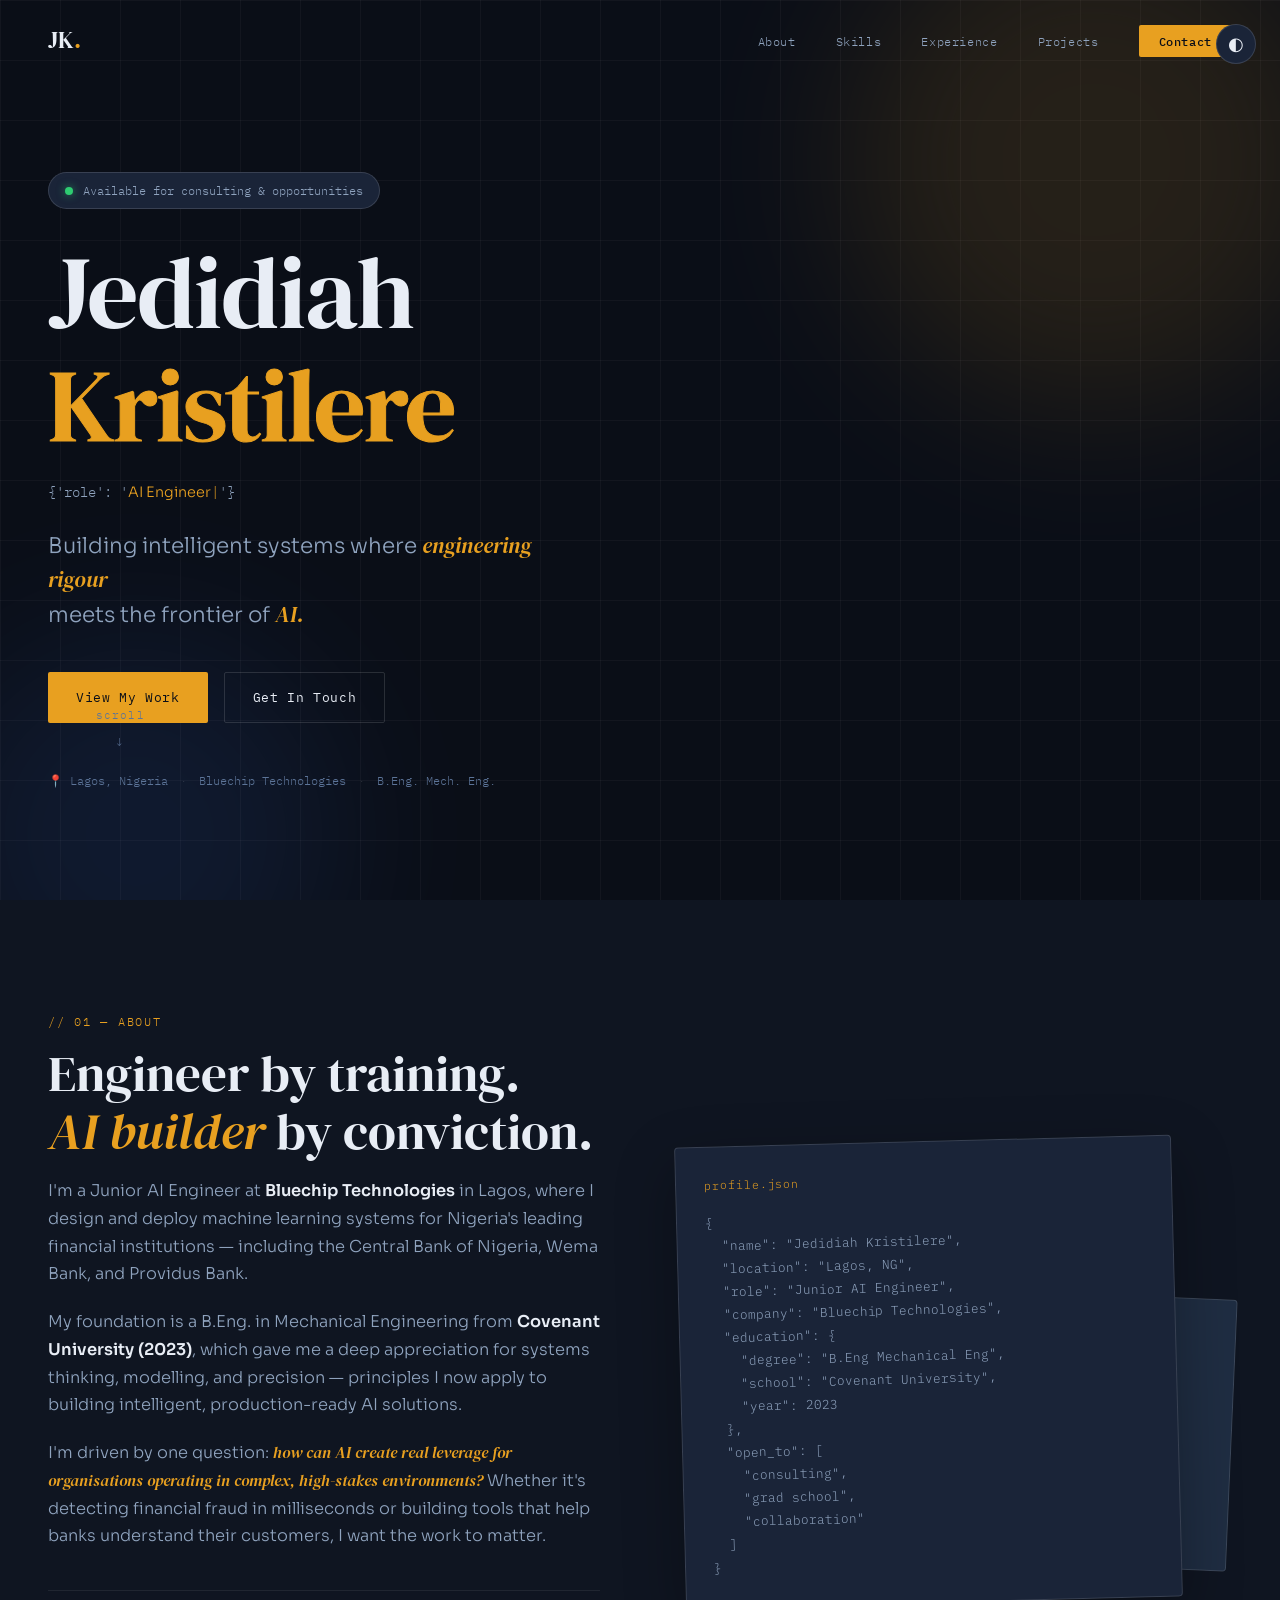
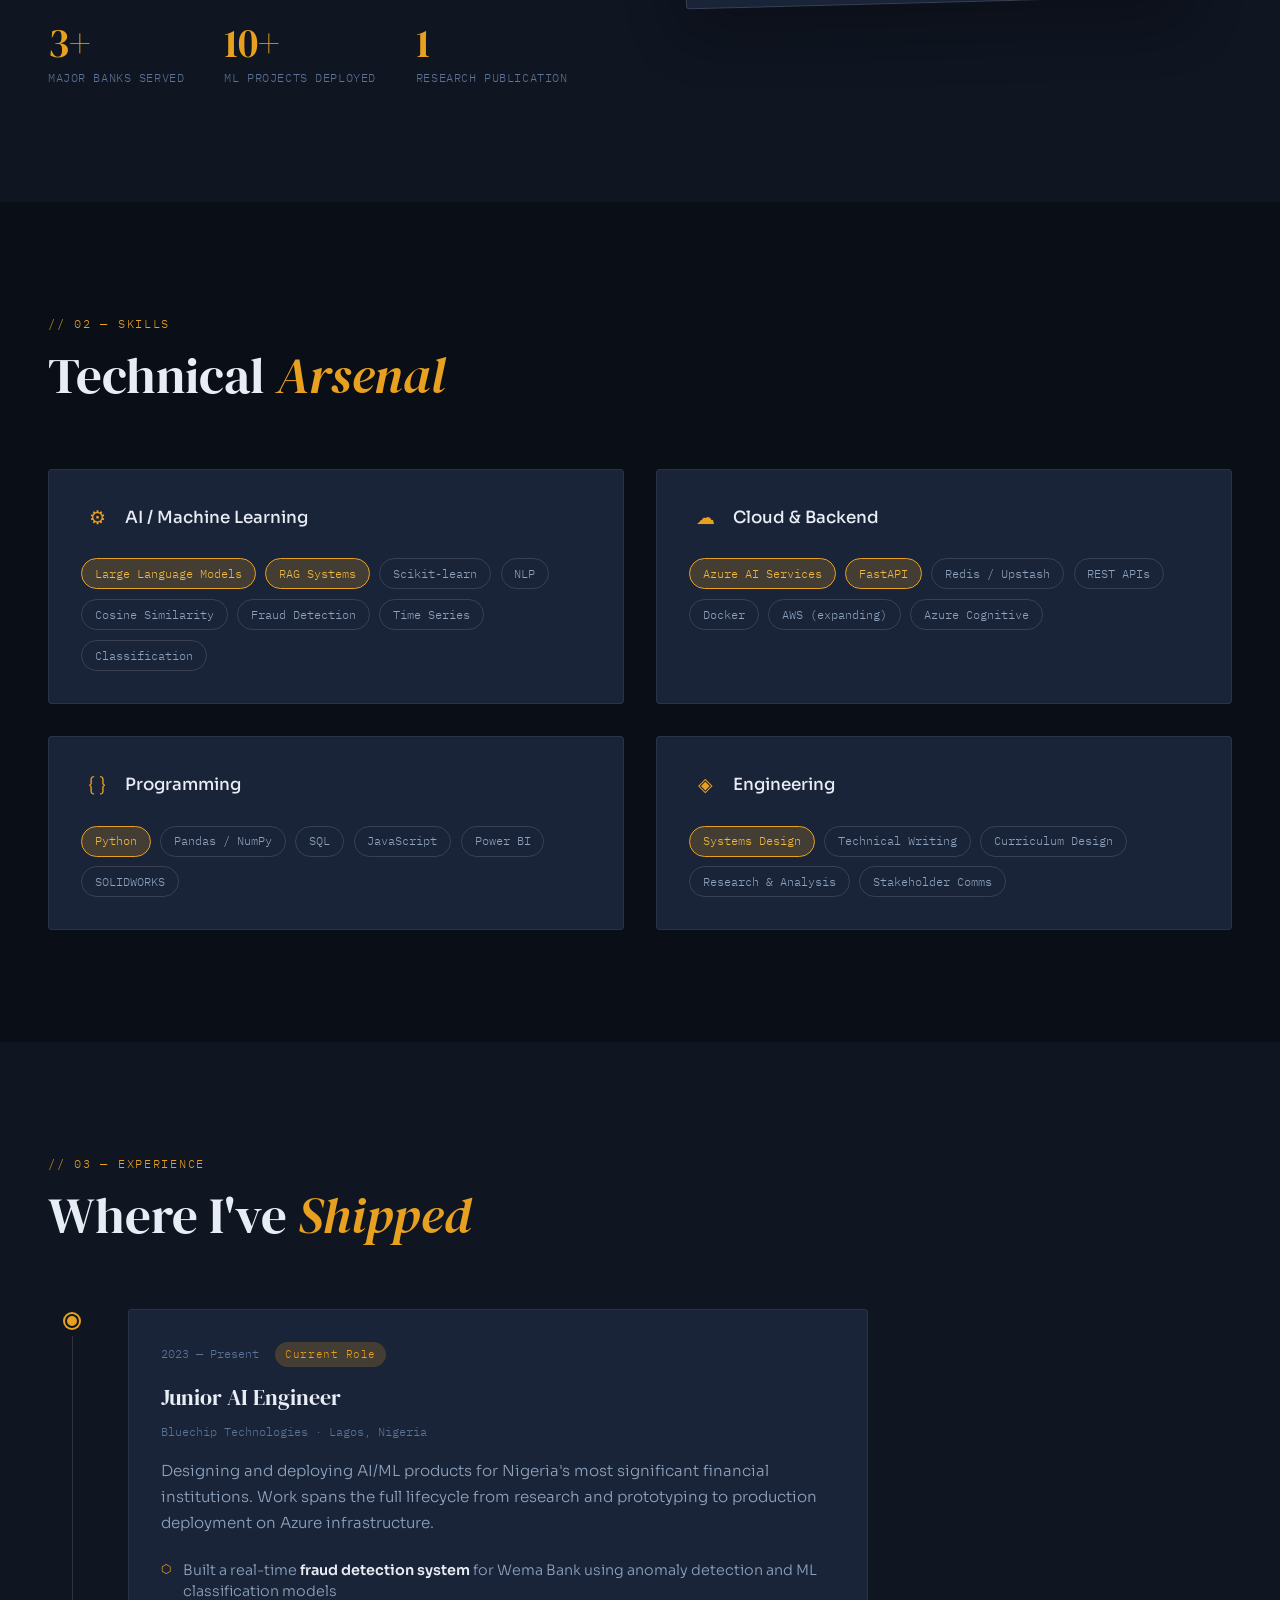
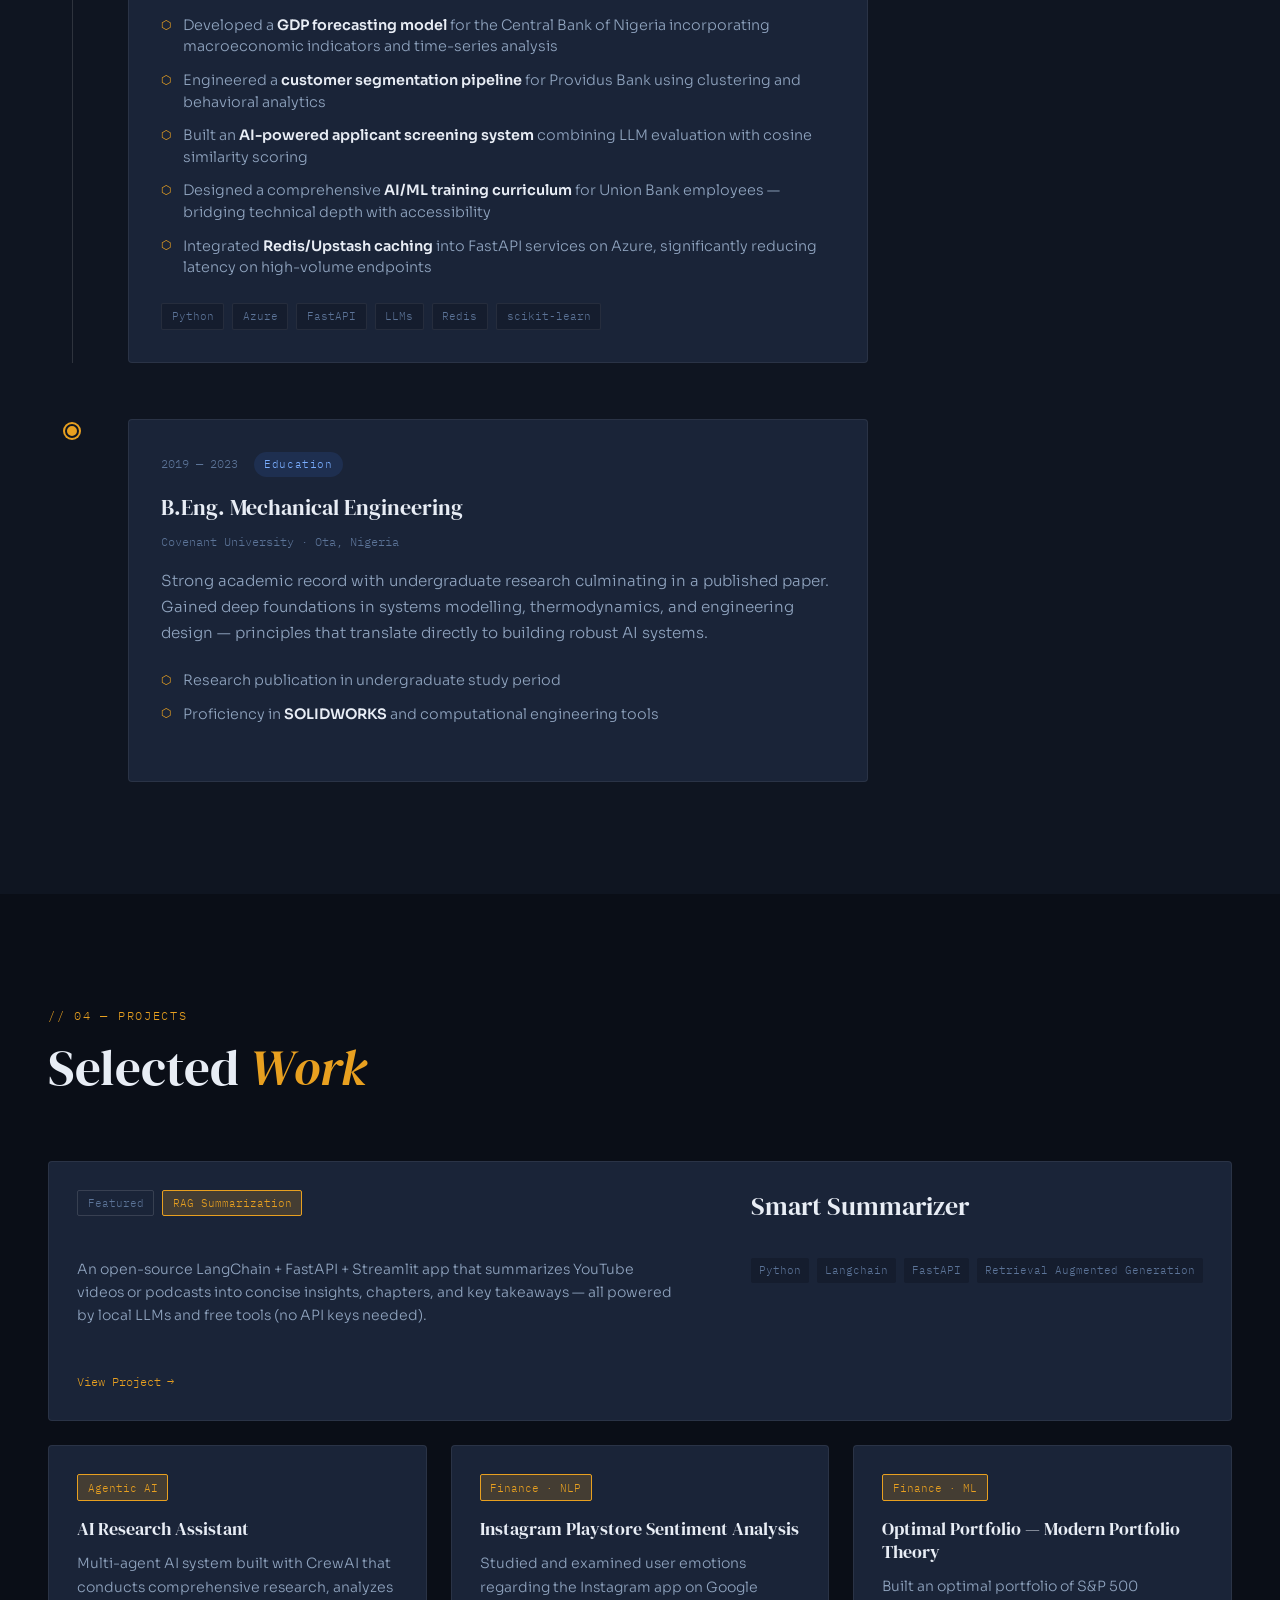
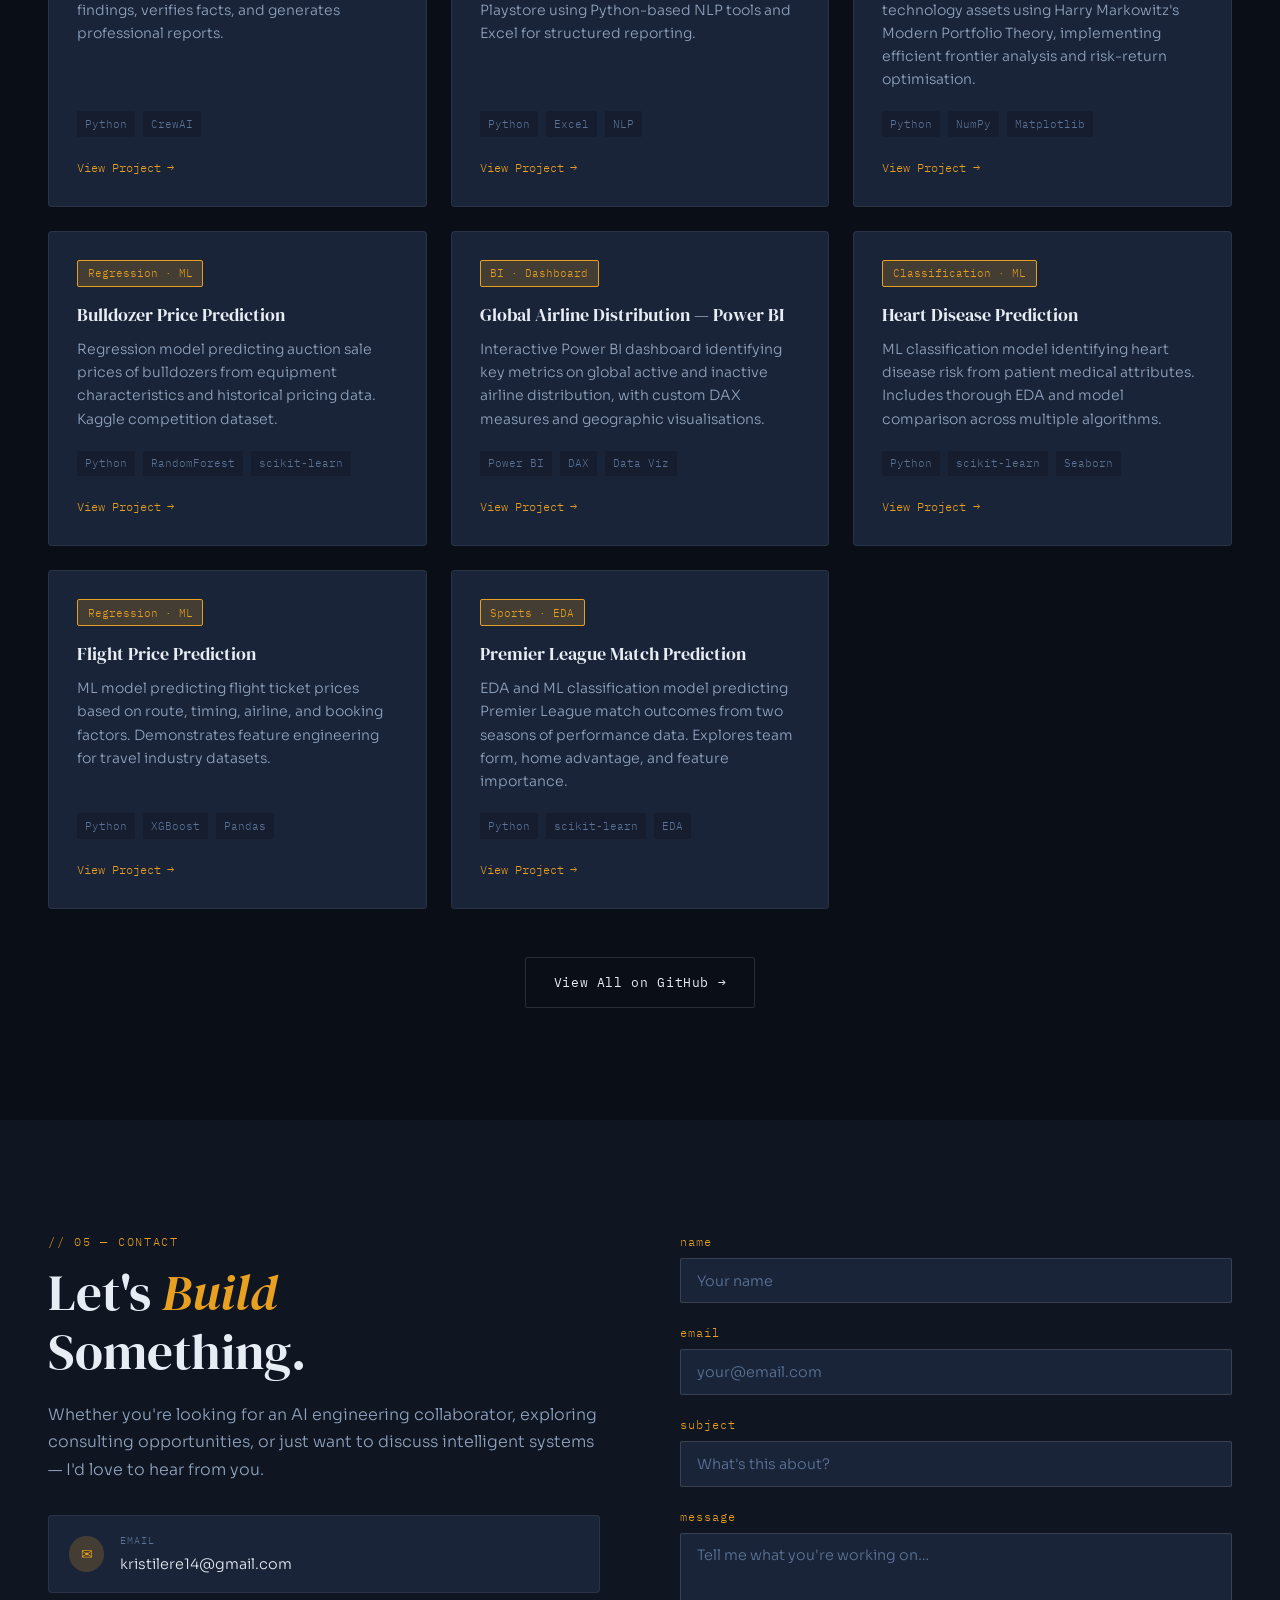
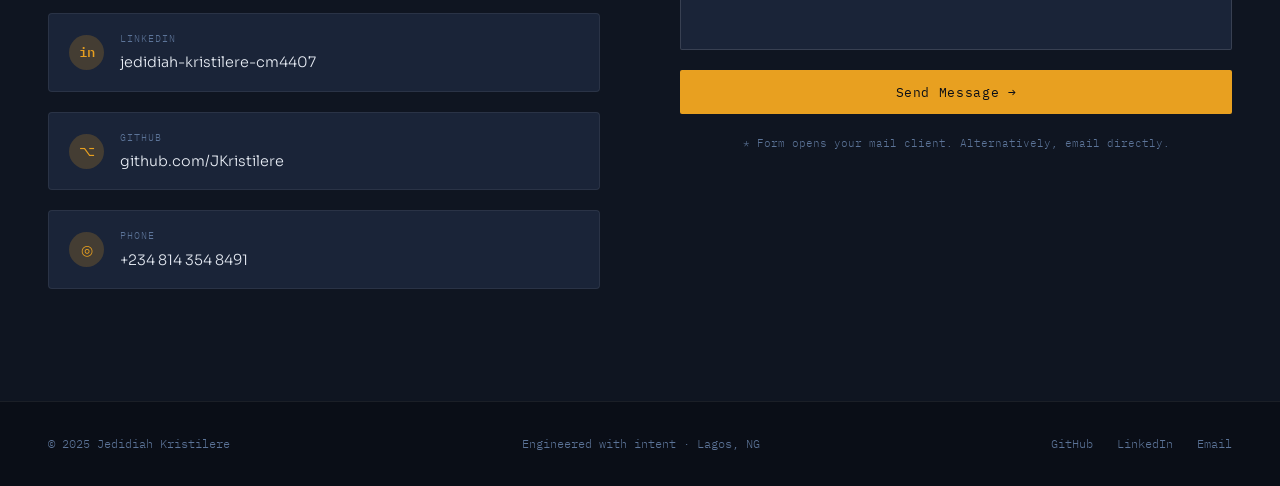
==== commit d4733f08: "New projects added as well as profile photo." ====
--- a/index.html
+++ b/index.html
@@ -58,39 +58,47 @@
       <div class="hero-orb hero-orb-2"></div>
     </div>
 
-    <div class="hero-content">
-      <div class="hero-badge">
-        <span class="badge-dot"></span>
-        <span class="badge-text mono">Available for consulting & opportunities</span>
-      </div>
-
-      <h1 class="hero-name">
-        <span class="hero-name-first">Jedidiah</span>
-        <span class="hero-name-last">Kristilere</span>
-      </h1>
-
-      <div class="hero-role">
-        <span class="mono hero-role-prefix">{'role': '</span><span id="typedRole" class="hero-typed"></span><span class="hero-cursor mono">|</span><span class="mono hero-role-suffix">'}</span>
-      </div>
-
-      <p class="hero-tagline">
-        Building intelligent systems where <em>engineering rigour</em><br>
-        meets the frontier of <em>AI.</em>
-      </p>
-
-      <div class="hero-actions">
-        <a href="#projects" class="btn btn-primary">View My Work</a>
-        <a href="#contact" class="btn btn-ghost">Get In Touch</a>
-      </div>
-
-      <div class="hero-meta mono">
-        <span>📍 Lagos, Nigeria</span>
-        <span class="hero-meta-sep">·</span>
-        <span>Bluechip Technologies</span>
-        <span class="hero-meta-sep">·</span>
-        <span>B.Eng. Mech. Eng.</span>
-      </div>
-    </div>
+    <div class="hero-content" style="display: flex; justify-content: space-between; align-items: center;">
+      <div class="hero-text">
+        <div class="hero-badge">
+          <span class="badge-dot"></span>
+          <span class="badge-text mono">Available for consulting & opportunities</span>
+        </div>
+
+        <h1 class="hero-name">
+          <span class="hero-name-first">Jedidiah</span>
+          <span class="hero-name-last">Kristilere</span>
+        </h1>
+
+        <div class="hero-role">
+          <span class="mono hero-role-prefix">{'role': '</span><span id="typedRole" class="hero-typed"></span><span class="hero-cursor mono">|</span><span class="mono hero-role-suffix">'}</span>
+        </div>
+
+        <p class="hero-tagline">
+          Building intelligent systems where <em>engineering rigour</em><br>
+          meets the frontier of <em>AI.</em>
+        </p>
+
+        <div class="hero-actions">
+          <a href="#projects" class="btn btn-primary">View My Work</a>
+          <a href="#contact" class="btn btn-ghost">Get In Touch</a>
+        </div>
+
+        <div class="hero-meta mono">
+          <span>📍 Lagos, Nigeria</span>
+          <span class="hero-meta-sep">·</span>
+          <span>Bluechip Technologies</span>
+          <span class="hero-meta-sep">·</span>
+          <span>B.Eng. Mech. Eng.</span>
+        </div>
+      </div>
+
+      <!-- <div class="about-visual reveal reveal-delay">
+        <div class="about-photo-wrap">
+          <img src="images\new-profile.png" alt="Jedidiah Kristilere" class="about-photo" style="width: 300px; height: auto; margin-left: 80%;" />
+        </div>
+      </div>
+    </div> -->
 
     <div class="hero-scroll-hint">
       <span class="mono">scroll</span>
@@ -122,6 +130,7 @@
               <span class="stat-label mono">Research publication</span>
             </div>
           </div>
+
         </div>
         <div class="about-visual reveal reveal-delay">
           <div class="about-card-stack">
@@ -333,17 +342,17 @@
           <div class="project-card-inner">
             <div class="project-tag-row">
               <span class="project-tag mono">Featured</span>
-              <span class="project-tag project-tag-type mono">NLP · Sentiment</span>
-            </div>
-            <h3 class="project-title">World Cup Twitter Sentiment Analysis</h3>
-            <p class="project-desc">Analysed emotions and sentiments behind Nigerian tweets during the 2022 FIFA World Cup. Processed thousands of social media data points using NLP pipelines to surface real public opinion trends.</p>
-            <div class="project-tech">
-              <span class="mono">Python</span>
-              <span class="mono">NLTK</span>
-              <span class="mono">Pandas</span>
-              <span class="mono">Matplotlib</span>
-            </div>
-            <a href="https://github.com/JKristilere/JKristilere.github.io/tree/Sentiment-Analysis" class="project-link" target="_blank" rel="noopener">
+              <span class="project-tag project-tag-type mono">RAG Summarization</span>
+            </div>
+            <h3 class="project-title">Smart Summarizer</h3>
+            <p class="project-desc">An open-source LangChain + FastAPI + Streamlit app that summarizes YouTube videos or podcasts into concise insights, chapters, and key takeaways — all powered by local LLMs and free tools (no API keys needed).</p>
+            <div class="project-tech">
+              <span class="mono">Python</span>
+              <span class="mono">Langchain</span>
+              <span class="mono">FastAPI</span>
+              <span class="mono">Retrieval Augmented Generation</span>
+            </div>
+            <a href="https://github.com/JKristilere/Smart-Summarizer" class="project-link" target="_blank" rel="noopener">
               View Project <span class="project-arrow">→</span>
             </a>
           </div>
@@ -352,16 +361,15 @@
         <article class="project-card reveal reveal-delay">
           <div class="project-card-inner">
             <div class="project-tag-row">
-              <span class="project-tag project-tag-type mono">ML · Classification</span>
-            </div>
-            <h3 class="project-title">Breast Cancer Detection Model</h3>
-            <p class="project-desc">ML classification model predicting breast cancer diagnosis from medical attributes with high accuracy, demonstrating strong data preprocessing and model evaluation practices.</p>
-            <div class="project-tech">
-              <span class="mono">Python</span>
-              <span class="mono">scikit-learn</span>
-              <span class="mono">Pandas</span>
-            </div>
-            <a href="https://github.com/JKristilere/JKristilere.github.io/tree/Breast-Cancer-Project" class="project-link" target="_blank" rel="noopener">
+              <span class="project-tag project-tag-type mono">Agentic AI</span>
+            </div>
+            <h3 class="project-title">AI Research Assistant</h3>
+            <p class="project-desc">Multi-agent AI system built with CrewAI that conducts comprehensive research, analyzes findings, verifies facts, and generates professional reports.</p>
+            <div class="project-tech">
+              <span class="mono">Python</span>
+              <span class="mono">CrewAI</span>
+            </div>
+            <a href="https://github.com/JKristilere/AI-Research-Assistant" class="project-link" target="_blank" rel="noopener">
               View Project <span class="project-arrow">→</span>
             </a>
           </div>
